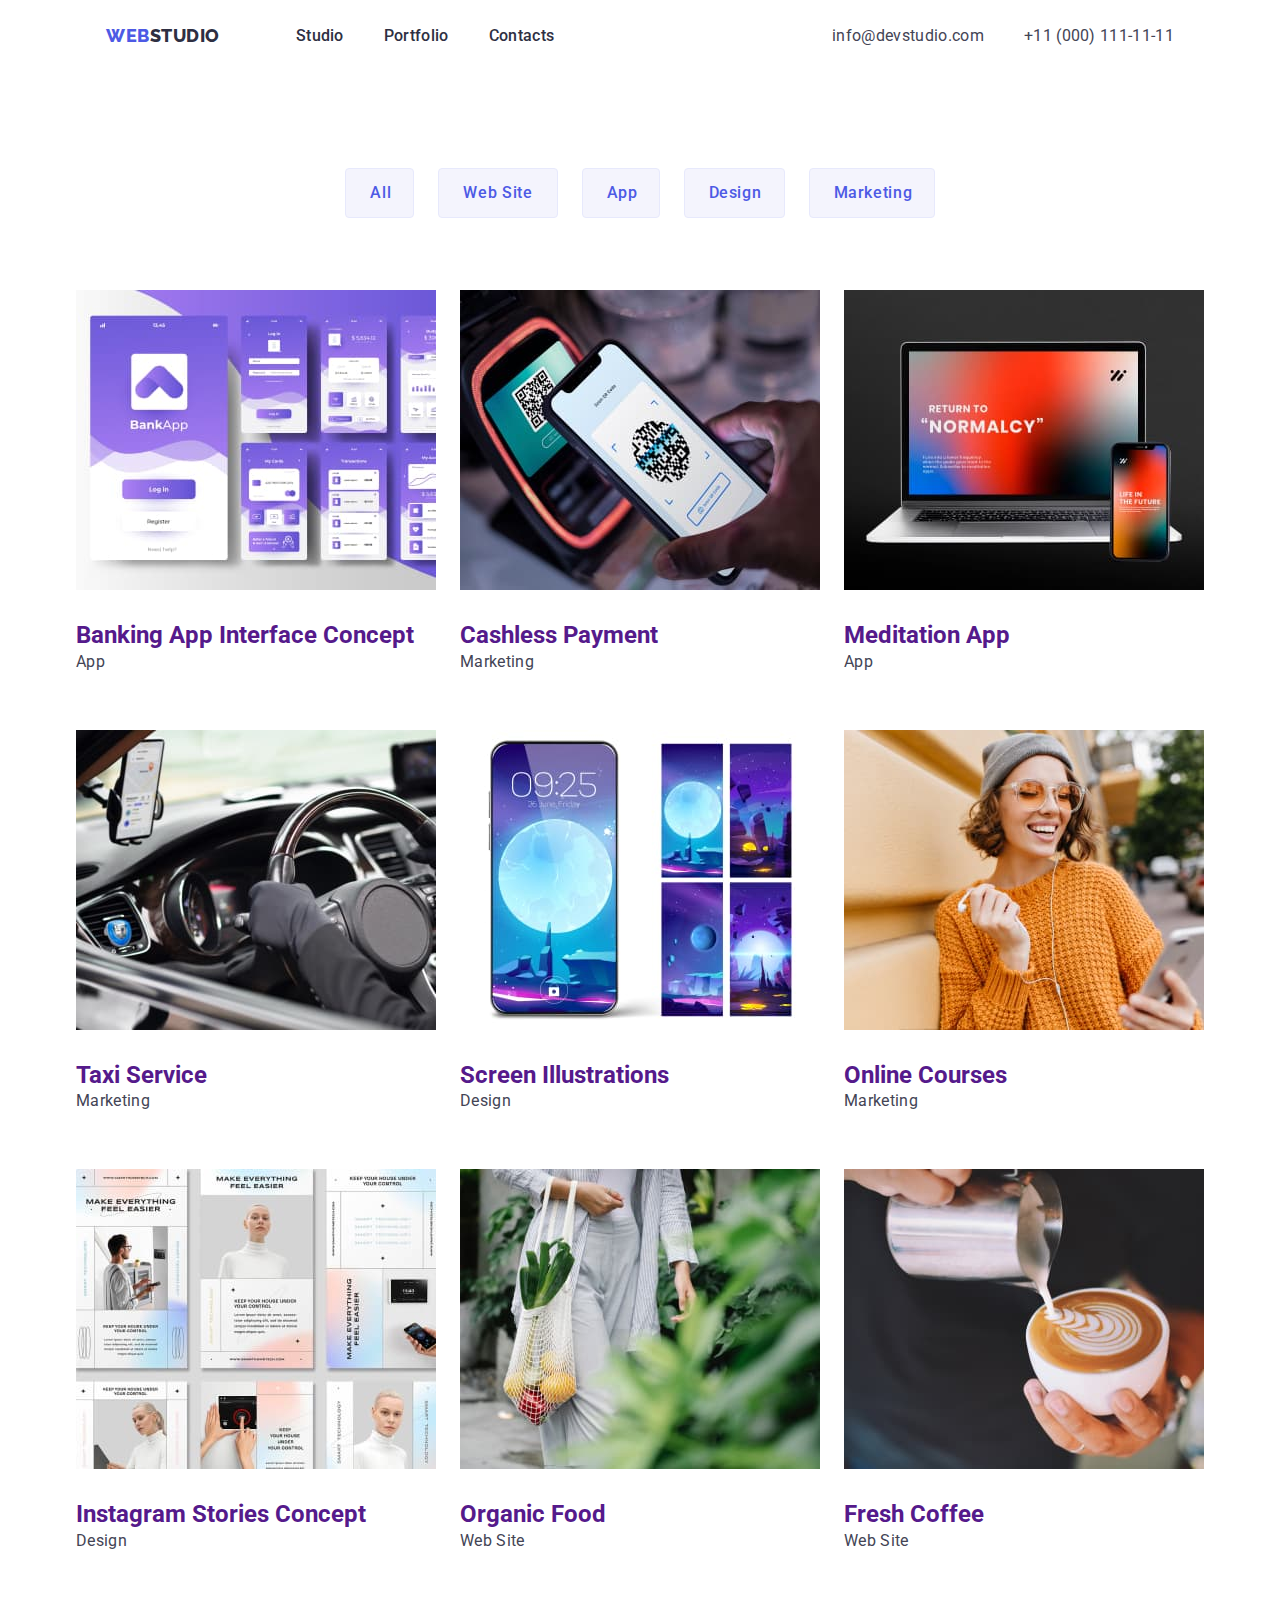
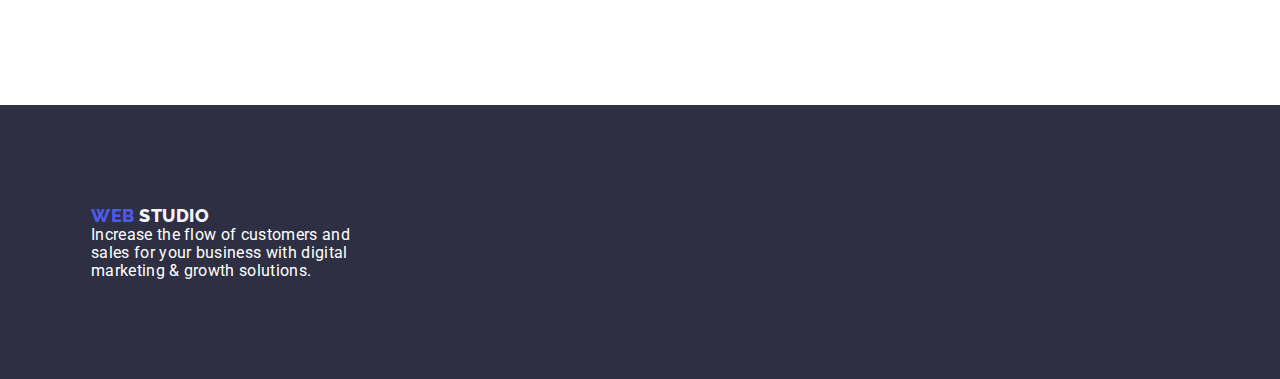
==== portfolio.html @ 90d73eb1 "home work css" ====
<!DOCTYPE html>
<html lang="en">
  <head>
    <meta charset="UTF-8" />
    <meta http-equiv="X-UA-Compatible" content="IE=edge" />
    <meta name="viewport" content="width=device-width, initial-scale=1.0" />
    <title>Document</title>

    <!-- font links -->

    <link rel="preconnect" href="https://fonts.googleapis.com" />
    <link rel="preconnect" href="https://fonts.gstatic.com" crossorigin />
    <link
      href="https://fonts.googleapis.com/css2?family=Raleway:wght@800&family=Roboto:wght@400;500;700&display=swap"
      rel="stylesheet" />

    <!--  Nornalize  -->

    <link
      href="https://cdn.jsdelivr.net/npm/modern-normalize@1.1.0/modern-normalize.min.css"
      rel="stylesheet" />

    <!-- style link -->

    <link rel="stylesheet" href="./css/style.css" />
  </head>

  <body>
    <header class="page-header">
      <div class="header-container container">
        <nav class="navigation">
          <a class="link nav-link" href="./index.html"
            >Web<span class="studio">Studio</span>
          </a>
          <ul class="list nav-list">
            <li>
              <a class="link nav-link-list" href="./index.html">Studio</a>
            </li>
            <li>
              <a class="link nav-link-list" href="./portfolio.html"
                >Portfolio</a
              >
            </li>
            <li>
              <a class="link nav-link-list" href="">Contacts</a>
            </li>
          </ul>
        </nav>
        <address class="link">
          <ul class="list contact-list">
            <li class="contact-list-mail">
              <a
                class="link contact-list-item"
                href="mailto:info@devstudio.com">
                info@devstudio.com
              </a>
            </li>
            <li class="contact-list-tel">
              <a class="link tel contact-list-item" href="tel:+110001111111">
                +11 (000) 111-11-11
              </a>
            </li>
          </ul>
        </address>
      </div>
    </header>

    <!--   main  -->

    <main>
      <section class="description">
        <div class="portfolio-container container">
          <h1 class="main-title visually-hidden" hidden>Portfolio</h1>

          <!--  top line  -->

          <div class="btn-container">
            <ul class="btn-list list">
              <li>
                <button type="button" class="btn-iris btn-all">All</button>
              </li>
              <li>
                <button type="button" class="btn-iris btn-web">Web Site</button>
              </li>
              <li class="div-btn-list-item">
                <button type="button" class="btn-iris btn-app">App</button>
              </li>
              <li>
                <button type="button" class="btn-iris btn-design">
                  Design
                </button>
              </li>
              <li>
                <button type="button" class="btn-iris btn-market">
                  Marketing
                </button>
              </li>
            </ul>
          </div>

          <!--  content  -->

          <ul class="list row-list">
            <!-- row 1  -->
            <li class="row-list-item">
              <a class="link" href="">
                <img
                  class="row-img"
                  src="./images/portfolio/img-4-2.jpg"
                  alt="Banking app"
                  width="360"
                  height="300" />
                <h2 class="row-title">Banking App Interface Concept</h2>
                <p class="row-text desc">App</p>
              </a>
            </li>
            <li>
              <a class="link" href="">
                <img
                  class="row-img"
                  src="./images/portfolio/img-5-2.jpg"
                  alt="Cashless Payment"
                  width="360"
                  height="300" />
                <h2 class="row-title">Cashless Payment</h2>
                <p class="row-text desc">Marketing</p>
              </a>
            </li>
            <li>
              <a class="link" href="">
                <img
                  class="row-img"
                  src="./images/portfolio/img-6-2.jpg"
                  alt="Desctop"
                  width="360"
                  height="300" />
                <h2 class="row-title">Meditation App</h2>
                <p class="row-text desc">App</p>
              </a>
            </li>
            <!--  row 2  -->
            <li>
              <a class="link" href="">
                <img
                  class="row-img"
                  src="./images/portfolio/img-7-2.jpg"
                  alt="Taxi"
                  width="360"
                  height="300" />
                <h2 class="row-title">Taxi Service</h2>
                <p class="row-text desc">Marketing</p>
              </a>
            </li>
            <li>
              <a class="link" href="">
                <img
                  class="row-img"
                  src="./images/portfolio/img-8-2.jpg"
                  alt="Screen Illustration"
                  width="360"
                  height="300" />
                <h2 class="row-title">Screen Illustrations</h2>
                <p class="row-text desc">Design</p>
              </a>
            </li>
            <li>
              <a class="link" href="">
                <img
                  class="row-img"
                  src="./images/portfolio/img-9-2.jpg"
                  alt="A girl outsite"
                  width="360"
                  height="300" />
                <h2 class="row-title">Online Courses</h2>
                <p class="row-text desc">Marketing</p>
              </a>
            </li>
            <!--  row 3  -->
            <li>
              <a class="link" href="">
                <img
                  class="row-img"
                  src="./images/portfolio/img-10-2.jpg"
                  alt="Instagram Stories"
                  width="360"
                  height="300" />
                <h2 class="row-title">Instagram Stories Concept</h2>
                <p class="row-text desc">Design</p>
              </a>
            </li>
            <li>
              <a class="link" href="">
                <img
                  class="row-img"
                  src="./images/portfolio/img-11-2.jpg"
                  alt="Organic Food"
                  width="360"
                  height="300" />
                <h2 class="row-title">Organic Food</h2>
                <p class="row-text desc">Web Site</p>
              </a>
            </li>
            <li>
              <a class="link" href="">
                <img
                  class="row-img"
                  src="./images/portfolio/img-12-2.jpg"
                  alt="Coffee"
                  width="360"
                  height="300" />
                <h2 class="row-title">Fresh Coffee</h2>
                <p class="row-text desc">Web Site</p>
              </a>
            </li>
          </ul>
        </div>
      </section>
    </main>

    <!--  footer  -->

    <footer class="page-footer" id="contact">
      <div class="footer-container container">
        <a class="link footer-link" href="./index.html">
          Web <span class="text">Studio</span>
        </a>
        <p class="desc-dark">
          Increase the flow of customers and sales for your business with
          digital marketing &amp; growth solutions.
        </p>
      </div>
    </footer>
  </body>
</html>
---- css/style.css ----
:root {
  --font-family: "Roboto", sans-serif;
  --font-family-logo: "Raleway", sans-serif;

  --color-iris: rgba(77, 90, 229, 1);
  --color-ocean: rgba(64, 75, 191, 1);
  --color-white: rgba(255, 255, 255, 1);
  --color-navy-blue: rgba(46, 47, 66, 1);

  --color-green: rgba(49, 208, 170, 1);
  --color-slate: rgba(67, 68, 85, 1);
  --color-cornflower: rgba(231, 233, 252, 1);
  --color-navy-blue-modal: rgba(46, 47, 66, 0.4);
  --color-grey: rgba(46, 47, 66, 0.7);
  --color-cloud: rgba(244, 244, 253, 1);
  --color-dairy: rgba(252, 252, 252, 1);

  --indent: 24px;
}
* {
  box-sizing: border-box;
}

/* resrt start */

ul {
  margin: 0;
  padding: 0;
  list-style: none;
}

h1,
h2,
h3,
h4,
h5,
h6,
p {
  margin: 0;
}

img {
  display: block;
  max-width: 100%;
  height: auto;
}

.list {
  list-style: none;
  margin: 0;
  padding: 0;
}

.link {
  text-decoration: none;
  font-style: normal;
}
/* resrt end */

.container {
  width: 1158 px;
  margin-right: auto;
  margin-left: auto;

  /* outline: 2px solid red;
  outline-offset: -2px;*/
}

body {
  font-family: var(--font-family);
  color: var(--color-slate);
  background-color: var(--color-white);
}

/* nav style */

.header-container {
  display: flex;
  flex-direction: row;
  align-items: center;
  justify-content: space-between;
  padding-left: 15px;
  padding-right: 15px;
}

.navigation {
  display: flex;
  flex-direction: row;
  align-items: center;
  justify-content: space-between;
  margin-right: auto;
}

.nav-link {
  font-family: var(--font-family-logo);
  font-weight: 800;
  font-size: 18px;
  line-height: 1.17;
  letter-spacing: 0.03em;
  text-transform: uppercase;
  color: var(--color-iris);
  /* pozition */
  margin-right: 76px;
  margin-left: 15px;
}

.nav-link > span {
  font-family: var(--font-family-logo);
  font-weight: 800;
  font-size: 18px;
  line-height: 1.17;
  letter-spacing: 0.03em;
  text-transform: uppercase;
  color: var(--color-navy-blue);
}

.nav-list {
  display: flex;
  flex-direction: row;
  align-items: flex-start;
  gap: 40px;
  padding-top: 24px;
  padding-bottom: 24px;
}

.contact-list {
  display: flex;
  align-items: center;
  justify-content: space-between;
  gap: 40px;
  margin-right: 15px;
  padding-top: 24px;
  padding-bottom: 24px;
}

.nav-link-list {
  font-weight: 500;
  font-size: 16px;
  line-height: 1.5;
  color: var(--color-navy-blue);
  letter-spacing: 0.02em;
}
.nav-link-list:hover,
.nav-link-list:focus {
  color: var(--color-ocean);
}

.contact-list-item:active,
.contact-list-item:hover,
.contact-list-item:focus {
  color: var(--color-ocean);
}

.contact-list-item {
  font-weight: 400;
  font-size: 16px;
  line-height: 1.5;
  color: var(--color-slate);
  letter-spacing: 0.02em;
}

/* HERO SECTION */

.hero-container {
  display: block;
  padding-top: 188px;
  padding-bottom: 292px;
}

.hero-title {
  margin-left: auto;
  margin-right: auto;
  margin-bottom: 48px;
}

.text {
  font-family: var(--font-family-logo);
  font-weight: 800;
  font-size: 18px;
  line-height: 1.17;
  letter-spacing: 0.03em;
  text-transform: uppercase;
  color: var(--color-cloud);
}

.hero {
  background-color: var(--color-navy-blue);
}

.hero-title {
  font-weight: 700;
  font-size: 56px;
  line-height: 1.07;
  color: var(--color-white);
  text-align: center;
  letter-spacing: 0.02em;
  width: 496px;
  height: 120px;
}

.btn {
  display: block;
  max-width: 169px;
  min-height: 56px;
  padding: 16px, 32px;
  margin-left: auto;
  margin-right: auto;
}

.btn-dark {
  font-family: var(--font-family);
  font-weight: 500;
  font-size: 16px;
  line-height: 1.5;
  color: var(--color-white);
  background-color: var(--color-iris);
  letter-spacing: 0.04em;
  cursor: pointer;
  box-shadow: 0px 4px 4px rgba(0, 0, 0, 0.15);
  border-radius: 4px;
}

.btn-iris {
  font-family: var(--font-family);
  font-weight: 500;
  font-size: 16px;
  line-height: 1.5;
  color: var(--color-iris);
  background-color: var(--color-cloud);
  letter-spacing: 0.04em;
  cursor: pointer;
  border: 1px solid var(--color-cornflower);
  border-radius: 4px;
}

.btn-dark:hover,
.btn-iris:hover,
.btn-dark:focus,
.btn-iris:focus {
  color: var(--color-white);
  background-color: var(--color-ocean);
}

/* SECONDER SECTION strategy */

.list-container {
  display: flex;
  width: 1128px;
  align-items: flex-start;
  justify-content: space-between;
}

.list-content {
  display: flex;
  align-items: flex-start;
  padding-top: 120px;
  padding-bottom: 120px;
  gap: 24px;
}

.list-content-item {
  margin-right: 24px;
}

.title {
  margin-bottom: 8px;
}

.list-content-item:last-child {
  margin-right: 0;
}

.visually-hidden {
  position: absolute;
  width: 1px;
  height: 1px;
  margin: -1px;
  border: 0;
  padding: 0;

  white-space: nowrap;
  clip-path: inset(100%);
  clip: rect(0 0 0 0);
  overflow: hidden;
}

/* subjekt */
.header-container,
.content-container,
.team-container,
.footer-container,
.portfolio-container {
  width: 1128px;
}

.part-list,
.team-list {
  display: flex;
  flex-direction: row;
  align-items: center;
  justify-content: space-between;
  gap: 24px;
  padding-bottom: 120px;
}

.title-desc {
  font-weight: 700;
  font-size: 36px;
  line-height: 1.11;
  text-align: center;
  letter-spacing: 0.02em;
  text-transform: capitalize;
  color: var(--color-navy-blue);
  margin-bottom: 72px;
}

.title-name {
  font-weight: 500;
  font-size: 20px;
  line-height: 1.2;
  text-align: center;
  letter-spacing: 0.02em;
  text-transform: capitalize;
  color: var(--color-navy-blue);
  margin-bottom: 8px;
}
.desc {
  font-weight: 400;
  font-size: 16px;
  line-height: 1.5;
  letter-spacing: 0.02em;
  color: var(--color-slate);
}

/* TEAM SECTION */

.team-content {
  background-color: var(--color-cloud);
}
.team-list-item {
  background-color: var(--color-white);
  display: flex;
  flex-direction: column;
  justify-content: center;
  align-items: center;
  padding: 0px 0px 32px;
  box-shadow: 0px 1px 6px rgba(46, 47, 66, 0.08),
    0px 1px 1px rgba(46, 47, 66, 0.16), 0px 2px 1px rgba(46, 47, 66, 0.08);
  border-radius: 0px 0px 4px 4px;
}

.team-img {
  margin-bottom: 32px;
}

/* footer */

.page-footer {
  background-color: var(--color-navy-blue);
  padding-top: 100px;
}

.footer-link {
  font-family: var(--font-family-logo);
  font-weight: 800;
  font-size: 18px;
  line-height: 1.17;
  letter-spacing: 0.03em;
  text-transform: uppercase;
  color: var(--color-iris);
  margin-left: 15px;
  margin-bottom: 16px;
  padding-top: 100px;
}

.desc-dark {
  font-weight: 400;
  font-size: 16px;
  line-height: 1.11;
  color: var(--color-white);
  background-color: #2e2f42;
  letter-spacing: 0.02em;
  width: 264px;
  margin-right: 1020px;
  margin-left: 15px;
  padding-bottom: 100px;
}

/* PORTFOLIO BUTTON */

.btn-list {
  display: flex;
  flex-direction: row;
  align-items: center;
  justify-content: center;
  gap: 24px;
  margin-top: 96px;
  margin-bottom: 72px;
}

.btn-all {
  max-width: 69px;
  min-height: 48px;
  padding: 12px 24px;
}

.btn-web {
  max-width: 120px;
  min-height: 48px;
  padding: 12px 24px;
}

.btn-app {
  max-width: 78px;
  min-height: 48px;
  padding: 12px 24px;
}

.btn-design {
  max-width: 101px;
  min-height: 48px;
  padding: 12px 24px;
}

.btn-market {
  max-width: 126px;
  min-height: 48px;
  padding: 12px 24px;
}
.row-list {
  display: flex;
  flex-wrap: wrap;
  gap: var(--indent);
  padding-bottom: 120px;
}

.row-list-item {
  flex-basis: calc((100%-48px) / 3);
}

.row-img,
.row-text {
  margin-bottom: 32px;
}

.row-titel {
  font-weight: 500;
  font-size: 20px;
  line-height: 1.2;
  text-align: center;
  letter-spacing: 0.02em;
  text-transform: capitalize;
  color: var(--color-navy-blue);
}
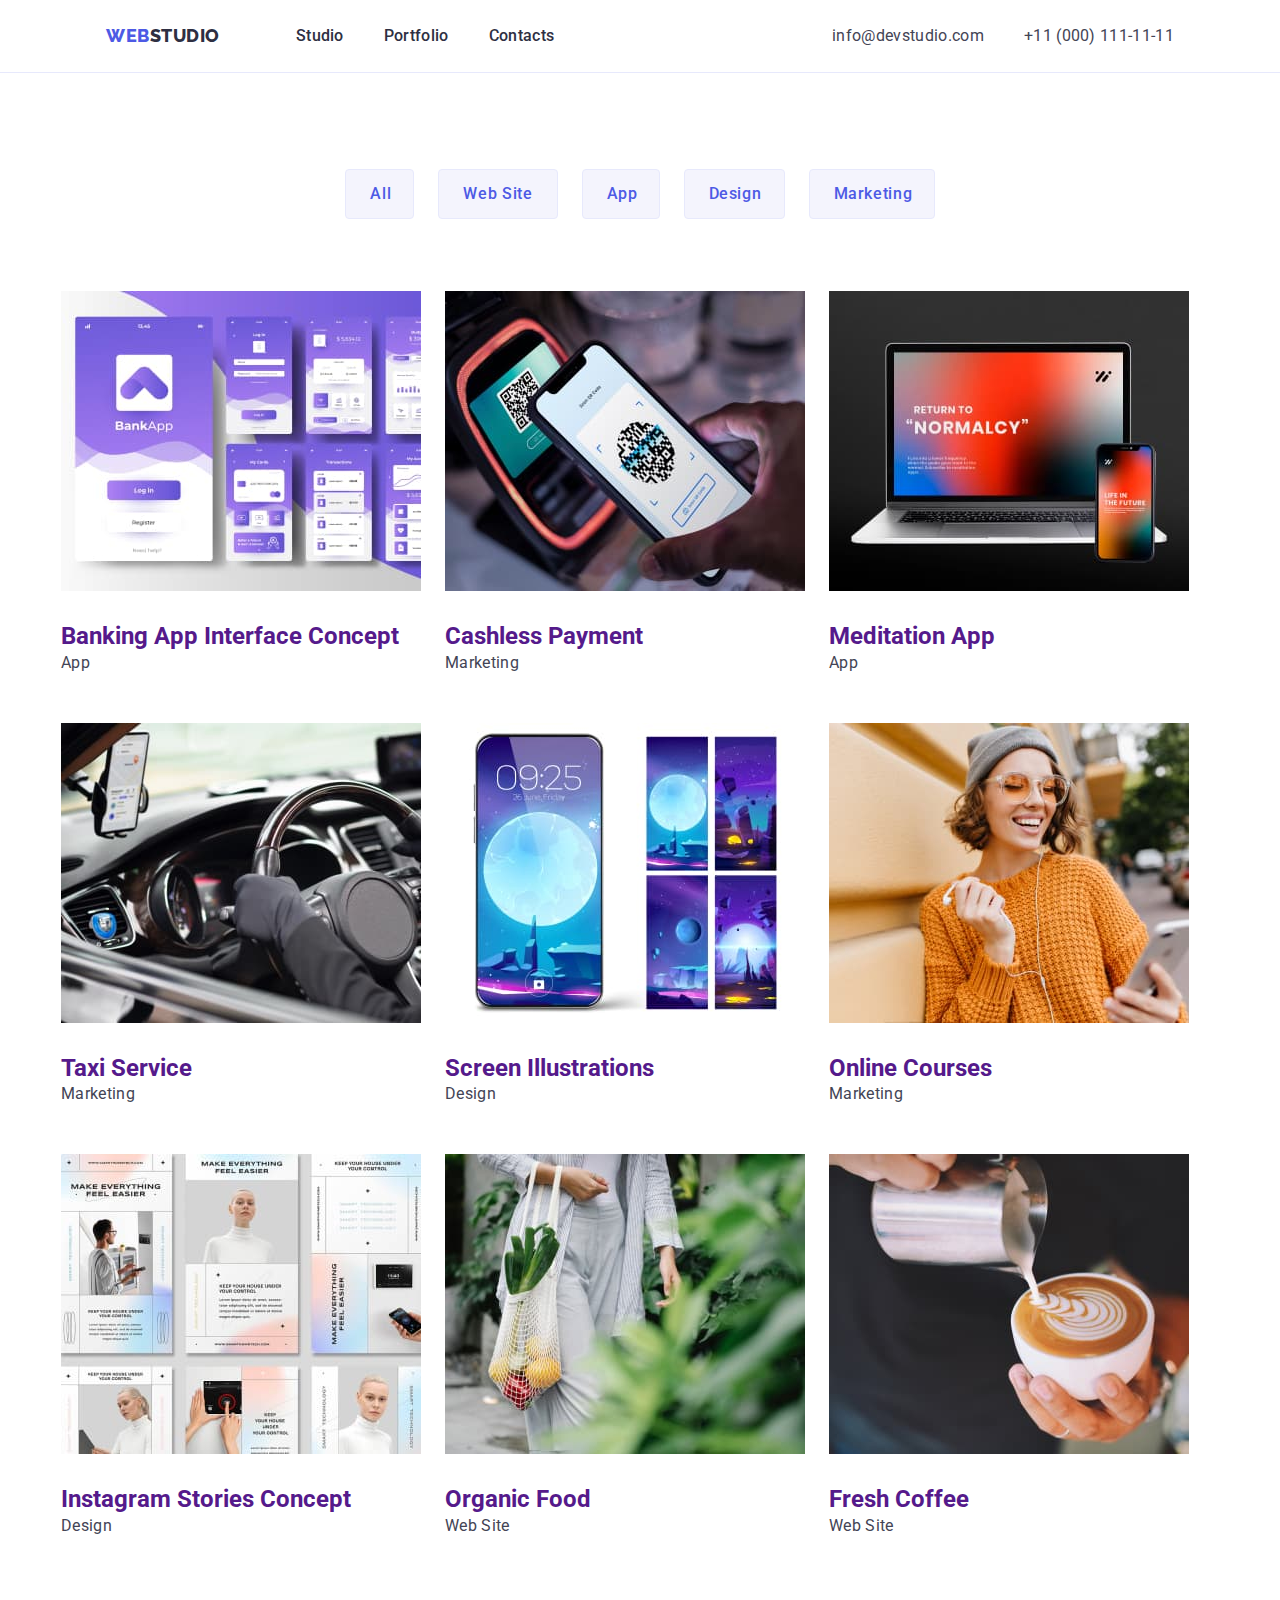
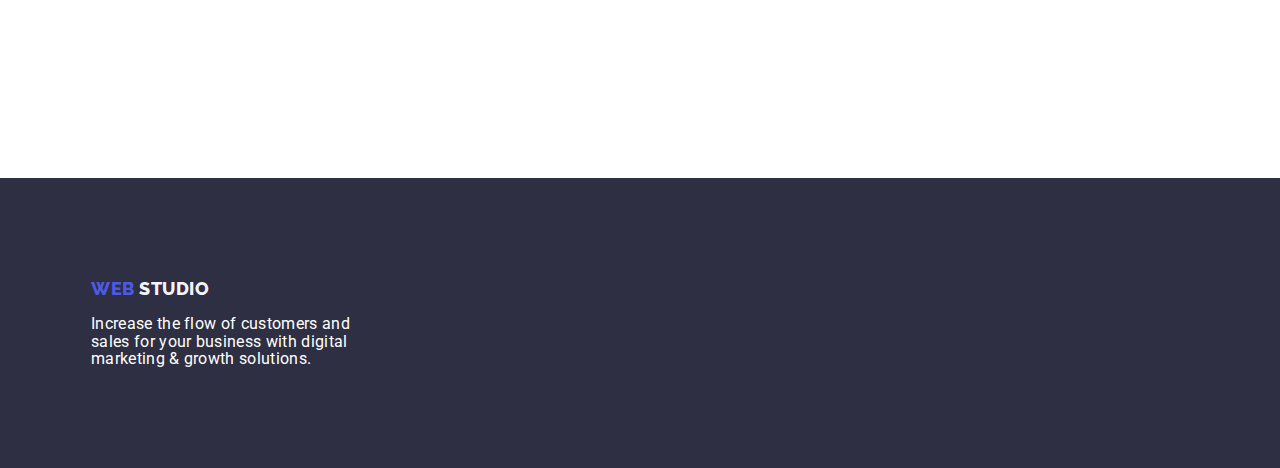
==== commit 2078268f: "fix css" ====
--- a/portfolio.html
+++ b/portfolio.html
@@ -69,34 +69,30 @@
 
     <main>
       <section class="description">
-        <div class="portfolio-container container">
-          <h1 class="main-title visually-hidden" hidden>Portfolio</h1>
-
-          <!--  top line  -->
-
-          <div class="btn-container">
-            <ul class="btn-list list">
-              <li>
-                <button type="button" class="btn-iris btn-all">All</button>
-              </li>
-              <li>
-                <button type="button" class="btn-iris btn-web">Web Site</button>
-              </li>
-              <li class="div-btn-list-item">
-                <button type="button" class="btn-iris btn-app">App</button>
-              </li>
-              <li>
-                <button type="button" class="btn-iris btn-design">
-                  Design
-                </button>
-              </li>
-              <li>
-                <button type="button" class="btn-iris btn-market">
-                  Marketing
-                </button>
-              </li>
-            </ul>
-          </div>
+        <h1 class="main-title visually-hidden" hidden>Portfolio</h1>
+
+        <!--  top line  -->
+
+        <div class="btn-container container">
+          <ul class="btn-list list">
+            <li>
+              <button type="button" class="btn-iris btn-all">All</button>
+            </li>
+            <li>
+              <button type="button" class="btn-iris btn-web">Web Site</button>
+            </li>
+            <li class="div-btn-list-item">
+              <button type="button" class="btn-iris btn-app">App</button>
+            </li>
+            <li>
+              <button type="button" class="btn-iris btn-design">Design</button>
+            </li>
+            <li>
+              <button type="button" class="btn-iris btn-market">
+                Marketing
+              </button>
+            </li>
+          </ul>
 
           <!--  content  -->
 
@@ -110,8 +106,11 @@
                   alt="Banking app"
                   width="360"
                   height="300" />
-                <h2 class="row-title">Banking App Interface Concept</h2>
-                <p class="row-text desc">App</p>
+
+                <div class="row-container">
+                  <h2 class="row-title">Banking App Interface Concept</h2>
+                  <p class="row-text desc">App</p>
+                </div>
               </a>
             </li>
             <li>
@@ -122,8 +121,10 @@
                   alt="Cashless Payment"
                   width="360"
                   height="300" />
-                <h2 class="row-title">Cashless Payment</h2>
-                <p class="row-text desc">Marketing</p>
+                <div class="row-container">
+                  <h2 class="row-title">Cashless Payment</h2>
+                  <p class="row-text desc">Marketing</p>
+                </div>
               </a>
             </li>
             <li>
@@ -134,8 +135,11 @@
                   alt="Desctop"
                   width="360"
                   height="300" />
-                <h2 class="row-title">Meditation App</h2>
-                <p class="row-text desc">App</p>
+
+                <div class="row-container">
+                  <h2 class="row-title">Meditation App</h2>
+                  <p class="row-text desc">App</p>
+                </div>
               </a>
             </li>
             <!--  row 2  -->
@@ -147,8 +151,10 @@
                   alt="Taxi"
                   width="360"
                   height="300" />
-                <h2 class="row-title">Taxi Service</h2>
-                <p class="row-text desc">Marketing</p>
+                <div class="row-container">
+                  <h2 class="row-title">Taxi Service</h2>
+                  <p class="row-text desc">Marketing</p>
+                </div>
               </a>
             </li>
             <li>
@@ -159,8 +165,10 @@
                   alt="Screen Illustration"
                   width="360"
                   height="300" />
-                <h2 class="row-title">Screen Illustrations</h2>
-                <p class="row-text desc">Design</p>
+                <div class="row-container">
+                  <h2 class="row-title">Screen Illustrations</h2>
+                  <p class="row-text desc">Design</p>
+                </div>
               </a>
             </li>
             <li>
@@ -171,8 +179,10 @@
                   alt="A girl outsite"
                   width="360"
                   height="300" />
-                <h2 class="row-title">Online Courses</h2>
-                <p class="row-text desc">Marketing</p>
+                <div class="row-container">
+                  <h2 class="row-title">Online Courses</h2>
+                  <p class="row-text desc">Marketing</p>
+                </div>
               </a>
             </li>
             <!--  row 3  -->
@@ -184,8 +194,10 @@
                   alt="Instagram Stories"
                   width="360"
                   height="300" />
-                <h2 class="row-title">Instagram Stories Concept</h2>
-                <p class="row-text desc">Design</p>
+                <div class="row-container">
+                  <h2 class="row-title">Instagram Stories Concept</h2>
+                  <p class="row-text desc">Design</p>
+                </div>
               </a>
             </li>
             <li>
@@ -196,8 +208,10 @@
                   alt="Organic Food"
                   width="360"
                   height="300" />
-                <h2 class="row-title">Organic Food</h2>
-                <p class="row-text desc">Web Site</p>
+                <div class="row-container">
+                  <h2 class="row-title">Organic Food</h2>
+                  <p class="row-text desc">Web Site</p>
+                </div>
               </a>
             </li>
             <li>
@@ -208,8 +222,10 @@
                   alt="Coffee"
                   width="360"
                   height="300" />
-                <h2 class="row-title">Fresh Coffee</h2>
-                <p class="row-text desc">Web Site</p>
+                <div class="row-container">
+                  <h2 class="row-title">Fresh Coffee</h2>
+                  <p class="row-text desc">Web Site</p>
+                </div>
               </a>
             </li>
           </ul>
--- a/css/style.css
+++ b/css/style.css
@@ -58,7 +58,7 @@
 /* resrt end */
 
 .container {
-  width: 1158 px;
+  width: 1158px;
   margin-right: auto;
   margin-left: auto;
 
@@ -81,6 +81,10 @@
   justify-content: space-between;
   padding-left: 15px;
   padding-right: 15px;
+}
+
+.page-header {
+  border-bottom: 1px solid var(--color-cornflower);
 }
 
 .navigation {
@@ -112,6 +116,8 @@
   letter-spacing: 0.03em;
   text-transform: uppercase;
   color: var(--color-navy-blue);
+  padding-top: 24px;
+  padding-bottom: 24px;
 }
 
 .nav-list {
@@ -161,16 +167,14 @@
 
 /* HERO SECTION */
 
+.hero {
+  padding-top: 188px;
+  padding-bottom: 188px;
+  background-color: var(--color-navy-blue);
+}
+
 .hero-container {
   display: block;
-  padding-top: 188px;
-  padding-bottom: 292px;
-}
-
-.hero-title {
-  margin-left: auto;
-  margin-right: auto;
-  margin-bottom: 48px;
 }
 
 .text {
@@ -183,10 +187,6 @@
   color: var(--color-cloud);
 }
 
-.hero {
-  background-color: var(--color-navy-blue);
-}
-
 .hero-title {
   font-weight: 700;
   font-size: 56px;
@@ -196,11 +196,15 @@
   letter-spacing: 0.02em;
   width: 496px;
   height: 120px;
+  max-width: 496px;
+  margin-left: auto;
+  margin-right: auto;
+  margin-bottom: 48px;
 }
 
 .btn {
   display: block;
-  max-width: 169px;
+  min-width: 169px;
   min-height: 56px;
   padding: 16px, 32px;
   margin-left: auto;
@@ -218,30 +222,21 @@
   cursor: pointer;
   box-shadow: 0px 4px 4px rgba(0, 0, 0, 0.15);
   border-radius: 4px;
-}
-
-.btn-iris {
-  font-family: var(--font-family);
-  font-weight: 500;
-  font-size: 16px;
-  line-height: 1.5;
-  color: var(--color-iris);
-  background-color: var(--color-cloud);
-  letter-spacing: 0.04em;
-  cursor: pointer;
-  border: 1px solid var(--color-cornflower);
-  border-radius: 4px;
+  border: none;
 }
 
 .btn-dark:hover,
-.btn-iris:hover,
-.btn-dark:focus,
-.btn-iris:focus {
+.btn-dark:focus {
   color: var(--color-white);
   background-color: var(--color-ocean);
 }
 
 /* SECONDER SECTION strategy */
+
+.strategy {
+  padding-top: 120px;
+  padding-bottom: 120px;
+}
 
 .list-container {
   display: flex;
@@ -253,13 +248,12 @@
 .list-content {
   display: flex;
   align-items: flex-start;
-  padding-top: 120px;
-  padding-bottom: 120px;
   gap: 24px;
 }
 
 .list-content-item {
   margin-right: 24px;
+  flex-basis: calc((100% - 3 * 24px) / 4);
 }
 
 .title {
@@ -293,6 +287,11 @@
   width: 1128px;
 }
 
+.subjekt,
+.team-content {
+  padding-bottom: 120px;
+}
+
 .part-list,
 .team-list {
   display: flex;
@@ -300,7 +299,6 @@
   align-items: center;
   justify-content: space-between;
   gap: 24px;
-  padding-bottom: 120px;
 }
 
 .title-desc {
@@ -336,7 +334,10 @@
 
 .team-content {
   background-color: var(--color-cloud);
-}
+  padding: 32px 16px;
+  border-radius: 0px 0px 4px 4px;
+}
+
 .team-list-item {
   background-color: var(--color-white);
   display: flex;
@@ -347,17 +348,31 @@
   box-shadow: 0px 1px 6px rgba(46, 47, 66, 0.08),
     0px 1px 1px rgba(46, 47, 66, 0.16), 0px 2px 1px rgba(46, 47, 66, 0.08);
   border-radius: 0px 0px 4px 4px;
+  flex-basis: calc((100% - 3 * 24px) / 4);
 }
 
 .team-img {
   margin-bottom: 32px;
 }
 
+.title-name {
+  text-align: center;
+  margin-bottom: 8px;
+}
+
+.team-text {
+  ont-weight: 400;
+  font-size: 16px;
+  line-height: 1.5;
+  letter-spacing: 0.02em;
+  color: var(--color-slate);
+  text-align: center;
+}
 /* footer */
 
 .page-footer {
   background-color: var(--color-navy-blue);
-  padding-top: 100px;
+  padding: 100px, 0;
 }
 
 .footer-link {
@@ -368,6 +383,7 @@
   letter-spacing: 0.03em;
   text-transform: uppercase;
   color: var(--color-iris);
+  display: inline-block;
   margin-left: 15px;
   margin-bottom: 16px;
   padding-top: 100px;
@@ -388,13 +404,36 @@
 
 /* PORTFOLIO BUTTON */
 
+.description {
+  padding-top: 96px;
+  padding-bottom: 120px;
+}
+
+.btn-iris {
+  font-family: var(--font-family);
+  font-weight: 500;
+  font-size: 16px;
+  line-height: 1.5;
+  color: var(--color-iris);
+  background-color: var(--color-cloud);
+  letter-spacing: 0.04em;
+  cursor: pointer;
+  border: 1px solid var(--color-cornflower);
+  border-radius: 4px;
+}
+
+.btn-iris:hover,
+.btn-iris:focus {
+  color: var(--color-white);
+  background-color: var(--color-ocean);
+  border: 1px solid transparent;
+}
 .btn-list {
   display: flex;
   flex-direction: row;
   align-items: center;
   justify-content: center;
   gap: 24px;
-  margin-top: 96px;
   margin-bottom: 72px;
 }
 
@@ -431,6 +470,7 @@
   display: flex;
   flex-wrap: wrap;
   gap: var(--indent);
+  row-gap: 48px;
   padding-bottom: 120px;
 }
 
@@ -438,9 +478,13 @@
   flex-basis: calc((100%-48px) / 3);
 }
 
-.row-img,
-.row-text {
+.row-img {
   margin-bottom: 32px;
+}
+
+.im .row-container {
+  margin-bottom: 32px, 16px;
+  border: 1px solid #e7e9fc;
 }
 
 .row-titel {
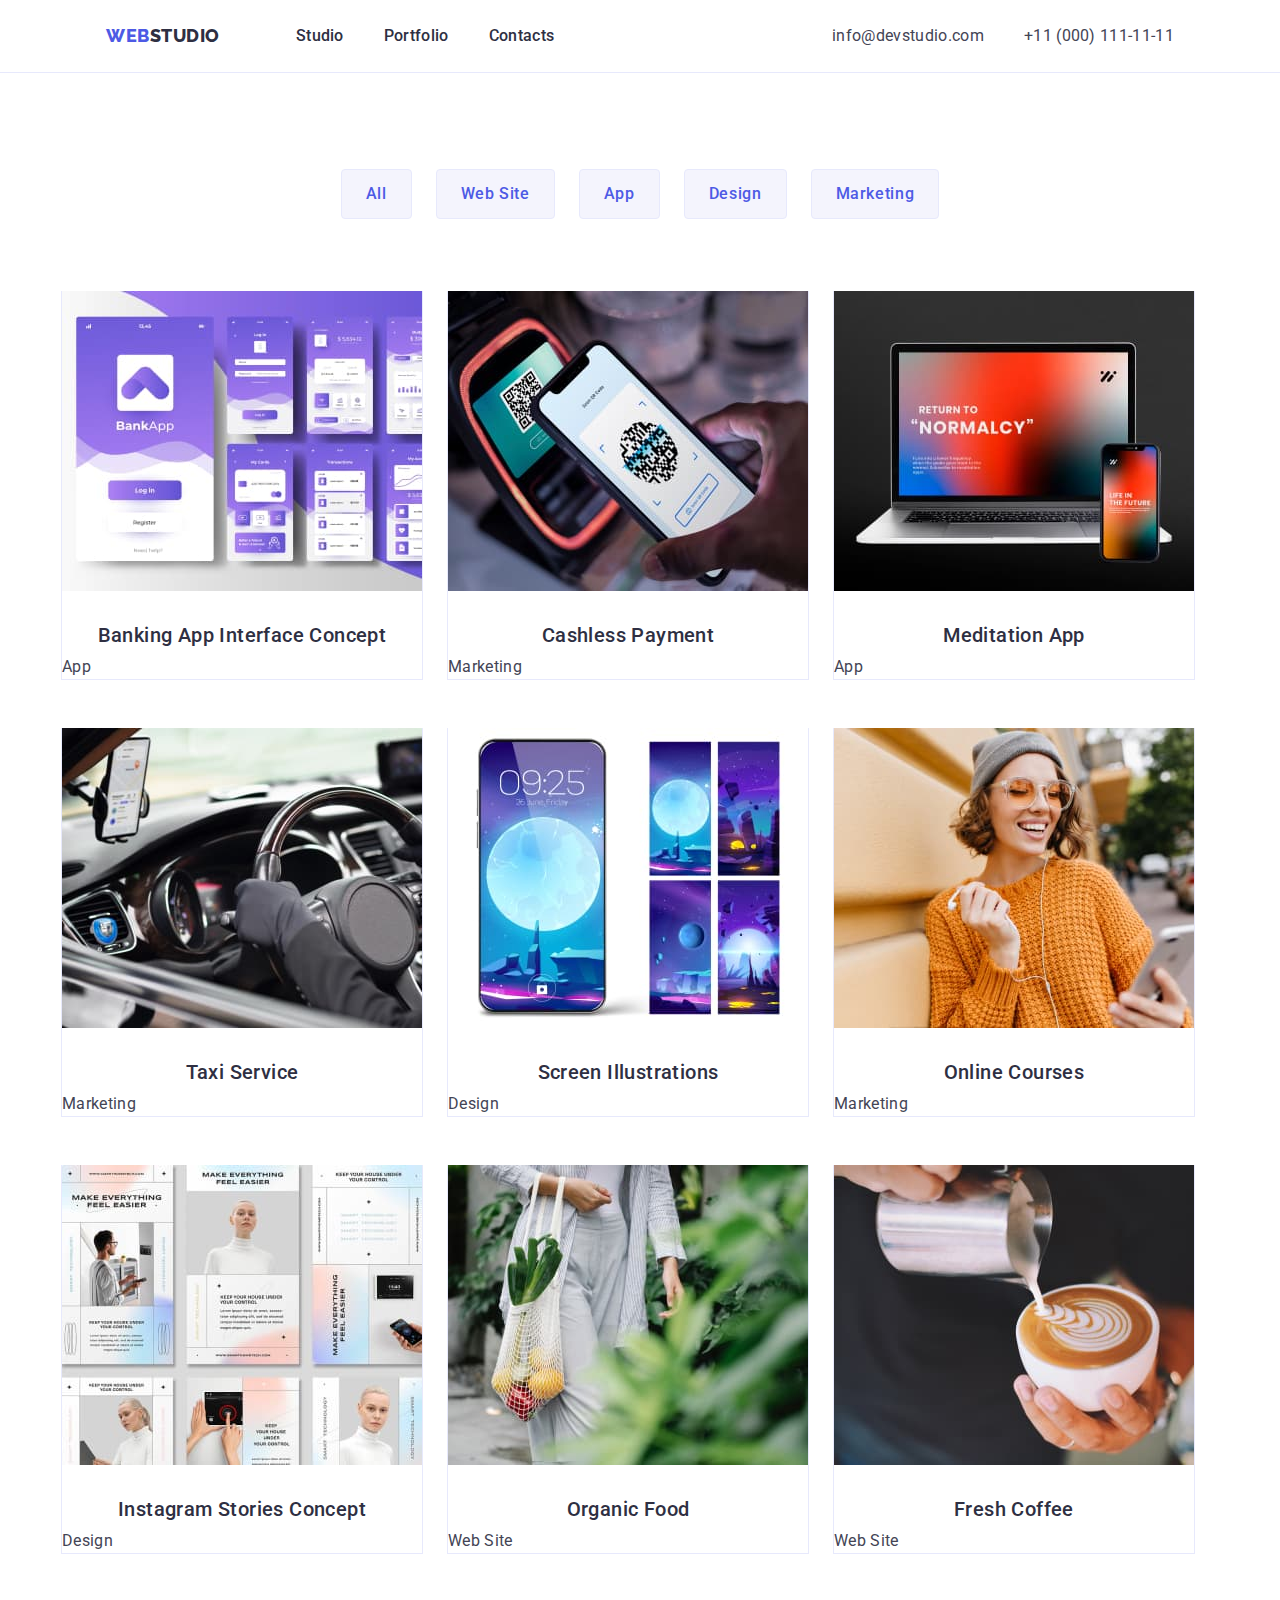
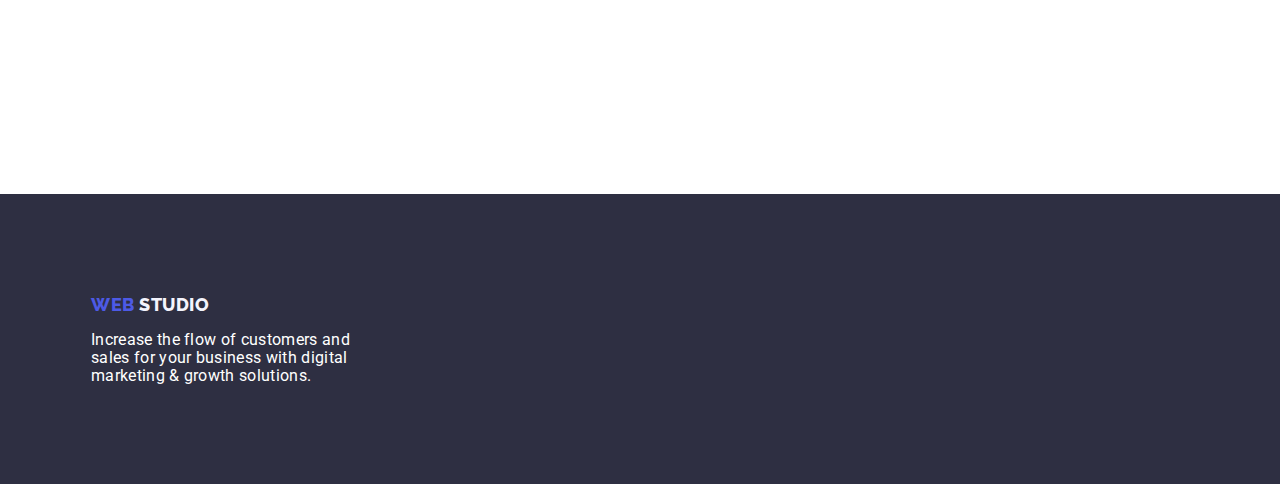
==== commit 5154608e: "fixes of styling" ====
--- a/portfolio.html
+++ b/portfolio.html
@@ -69,28 +69,25 @@
 
     <main>
       <section class="description">
-        <h1 class="main-title visually-hidden" hidden>Portfolio</h1>
-
-        <!--  top line  -->
-
         <div class="btn-container container">
+          <h1 class="main-title visually-hidden" hidden>Portfolio</h1>
+
+          <!--  top line  -->
           <ul class="btn-list list">
             <li>
-              <button type="button" class="btn-iris btn-all">All</button>
-            </li>
-            <li>
-              <button type="button" class="btn-iris btn-web">Web Site</button>
-            </li>
-            <li class="div-btn-list-item">
-              <button type="button" class="btn-iris btn-app">App</button>
-            </li>
-            <li>
-              <button type="button" class="btn-iris btn-design">Design</button>
-            </li>
-            <li>
-              <button type="button" class="btn-iris btn-market">
-                Marketing
-              </button>
+              <button type="button" class="btn-iris">All</button>
+            </li>
+            <li>
+              <button type="button" class="btn-iris">Web Site</button>
+            </li>
+            <li>
+              <button type="button" class="btn-iris">App</button>
+            </li>
+            <li>
+              <button type="button" class="btn-iris">Design</button>
+            </li>
+            <li>
+              <button type="button" class="btn-iris">Marketing</button>
             </li>
           </ul>
 
@@ -100,20 +97,21 @@
             <!-- row 1  -->
             <li class="row-list-item">
               <a class="link" href="">
-                <img
-                  class="row-img"
-                  src="./images/portfolio/img-4-2.jpg"
-                  alt="Banking app"
-                  width="360"
-                  height="300" />
-
-                <div class="row-container">
+                <div class="row-container">
+                  <img
+                    class="row-img"
+                    src="./images/portfolio/img-4-2.jpg"
+                    alt="Banking app"
+                    width="360"
+                    height="300" />
+
                   <h2 class="row-title">Banking App Interface Concept</h2>
                   <p class="row-text desc">App</p>
                 </div>
               </a>
             </li>
-            <li>
+            <li class="row-list-item">
+              <div class="row-container">
               <a class="link" href="">
                 <img
                   class="row-img"
@@ -121,43 +119,46 @@
                   alt="Cashless Payment"
                   width="360"
                   height="300" />
-                <div class="row-container">
+                
                   <h2 class="row-title">Cashless Payment</h2>
                   <p class="row-text desc">Marketing</p>
                 </div>
               </a>
             </li>
-            <li>
-              <a class="link" href="">
-                <img
+            <li class="row-list-item">
+              <a class="link" href="">
+                <div class="row-container">
+                  <img
                   class="row-img"
                   src="./images/portfolio/img-6-2.jpg"
                   alt="Desctop"
                   width="360"
                   height="300" />
 
-                <div class="row-container">
+                
                   <h2 class="row-title">Meditation App</h2>
                   <p class="row-text desc">App</p>
                 </div>
               </a>
             </li>
             <!--  row 2  -->
-            <li>
-              <a class="link" href="">
-                <img
+            <li class="row-list-item">
+              <a class="link" href="">
+                <div class="row-container">
+                  <img
                   class="row-img"
                   src="./images/portfolio/img-7-2.jpg"
                   alt="Taxi"
                   width="360"
                   height="300" />
-                <div class="row-container">
+                
                   <h2 class="row-title">Taxi Service</h2>
                   <p class="row-text desc">Marketing</p>
                 </div>
               </a>
             </li>
-            <li>
+            <li class="row-list-item">
+              <div class="row-container">
               <a class="link" href="">
                 <img
                   class="row-img"
@@ -165,13 +166,13 @@
                   alt="Screen Illustration"
                   width="360"
                   height="300" />
-                <div class="row-container">
                   <h2 class="row-title">Screen Illustrations</h2>
                   <p class="row-text desc">Design</p>
                 </div>
               </a>
             </li>
-            <li>
+            <li class="row-list-item">
+              <div class="row-container">
               <a class="link" href="">
                 <img
                   class="row-img"
@@ -179,42 +180,44 @@
                   alt="A girl outsite"
                   width="360"
                   height="300" />
-                <div class="row-container">
                   <h2 class="row-title">Online Courses</h2>
                   <p class="row-text desc">Marketing</p>
                 </div>
               </a>
             </li>
             <!--  row 3  -->
-            <li>
-              <a class="link" href="">
-                <img
+            <li class="row-list-item">
+              <a class="link" href="">
+                <div class="row-container">
+                  <img
                   class="row-img"
                   src="./images/portfolio/img-10-2.jpg"
                   alt="Instagram Stories"
                   width="360"
                   height="300" />
-                <div class="row-container">
+                
                   <h2 class="row-title">Instagram Stories Concept</h2>
                   <p class="row-text desc">Design</p>
                 </div>
               </a>
             </li>
-            <li>
-              <a class="link" href="">
-                <img
+            <li class="row-list-item">
+              <a class="link" href="">
+                <div class="row-container">
+                  <img
                   class="row-img"
                   src="./images/portfolio/img-11-2.jpg"
                   alt="Organic Food"
                   width="360"
                   height="300" />
-                <div class="row-container">
+                
                   <h2 class="row-title">Organic Food</h2>
                   <p class="row-text desc">Web Site</p>
                 </div>
               </a>
             </li>
-            <li>
+            <li class="row-list-item">
+              <div class="row-container">
               <a class="link" href="">
                 <img
                   class="row-img"
@@ -222,7 +225,7 @@
                   alt="Coffee"
                   width="360"
                   height="300" />
-                <div class="row-container">
+                
                   <h2 class="row-title">Fresh Coffee</h2>
                   <p class="row-text desc">Web Site</p>
                 </div>
--- a/css/style.css
+++ b/css/style.css
@@ -334,8 +334,6 @@
 
 .team-content {
   background-color: var(--color-cloud);
-  padding: 32px 16px;
-  border-radius: 0px 0px 4px 4px;
 }
 
 .team-list-item {
@@ -361,13 +359,19 @@
 }
 
 .team-text {
-  ont-weight: 400;
+  font-weight: 400;
   font-size: 16px;
   line-height: 1.5;
   letter-spacing: 0.02em;
   color: var(--color-slate);
   text-align: center;
 }
+
+.team-member {
+  padding: 32px 16px;
+  border-radius: 0px 0px 4px 4px;
+}
+
 /* footer */
 
 .page-footer {
@@ -420,6 +424,8 @@
   cursor: pointer;
   border: 1px solid var(--color-cornflower);
   border-radius: 4px;
+  min-height: 48px;
+  padding: 12px 24px;
 }
 
 .btn-iris:hover,
@@ -437,40 +443,12 @@
   margin-bottom: 72px;
 }
 
-.btn-all {
-  max-width: 69px;
-  min-height: 48px;
-  padding: 12px 24px;
-}
-
-.btn-web {
-  max-width: 120px;
-  min-height: 48px;
-  padding: 12px 24px;
-}
-
-.btn-app {
-  max-width: 78px;
-  min-height: 48px;
-  padding: 12px 24px;
-}
-
-.btn-design {
-  max-width: 101px;
-  min-height: 48px;
-  padding: 12px 24px;
-}
-
-.btn-market {
-  max-width: 126px;
-  min-height: 48px;
-  padding: 12px 24px;
-}
 .row-list {
   display: flex;
   flex-wrap: wrap;
   gap: var(--indent);
   row-gap: 48px;
+  column-gap: 24px;
   padding-bottom: 120px;
 }
 
@@ -482,15 +460,17 @@
   margin-bottom: 32px;
 }
 
-.im .row-container {
-  margin-bottom: 32px, 16px;
+.row-container {
+  padding: 32px, 16px;
   border: 1px solid #e7e9fc;
-}
-
-.row-titel {
+  border-top: none;
+}
+
+.row-title {
   font-weight: 500;
   font-size: 20px;
   line-height: 1.2;
+  margin-bottom: 8px;
   text-align: center;
   letter-spacing: 0.02em;
   text-transform: capitalize;
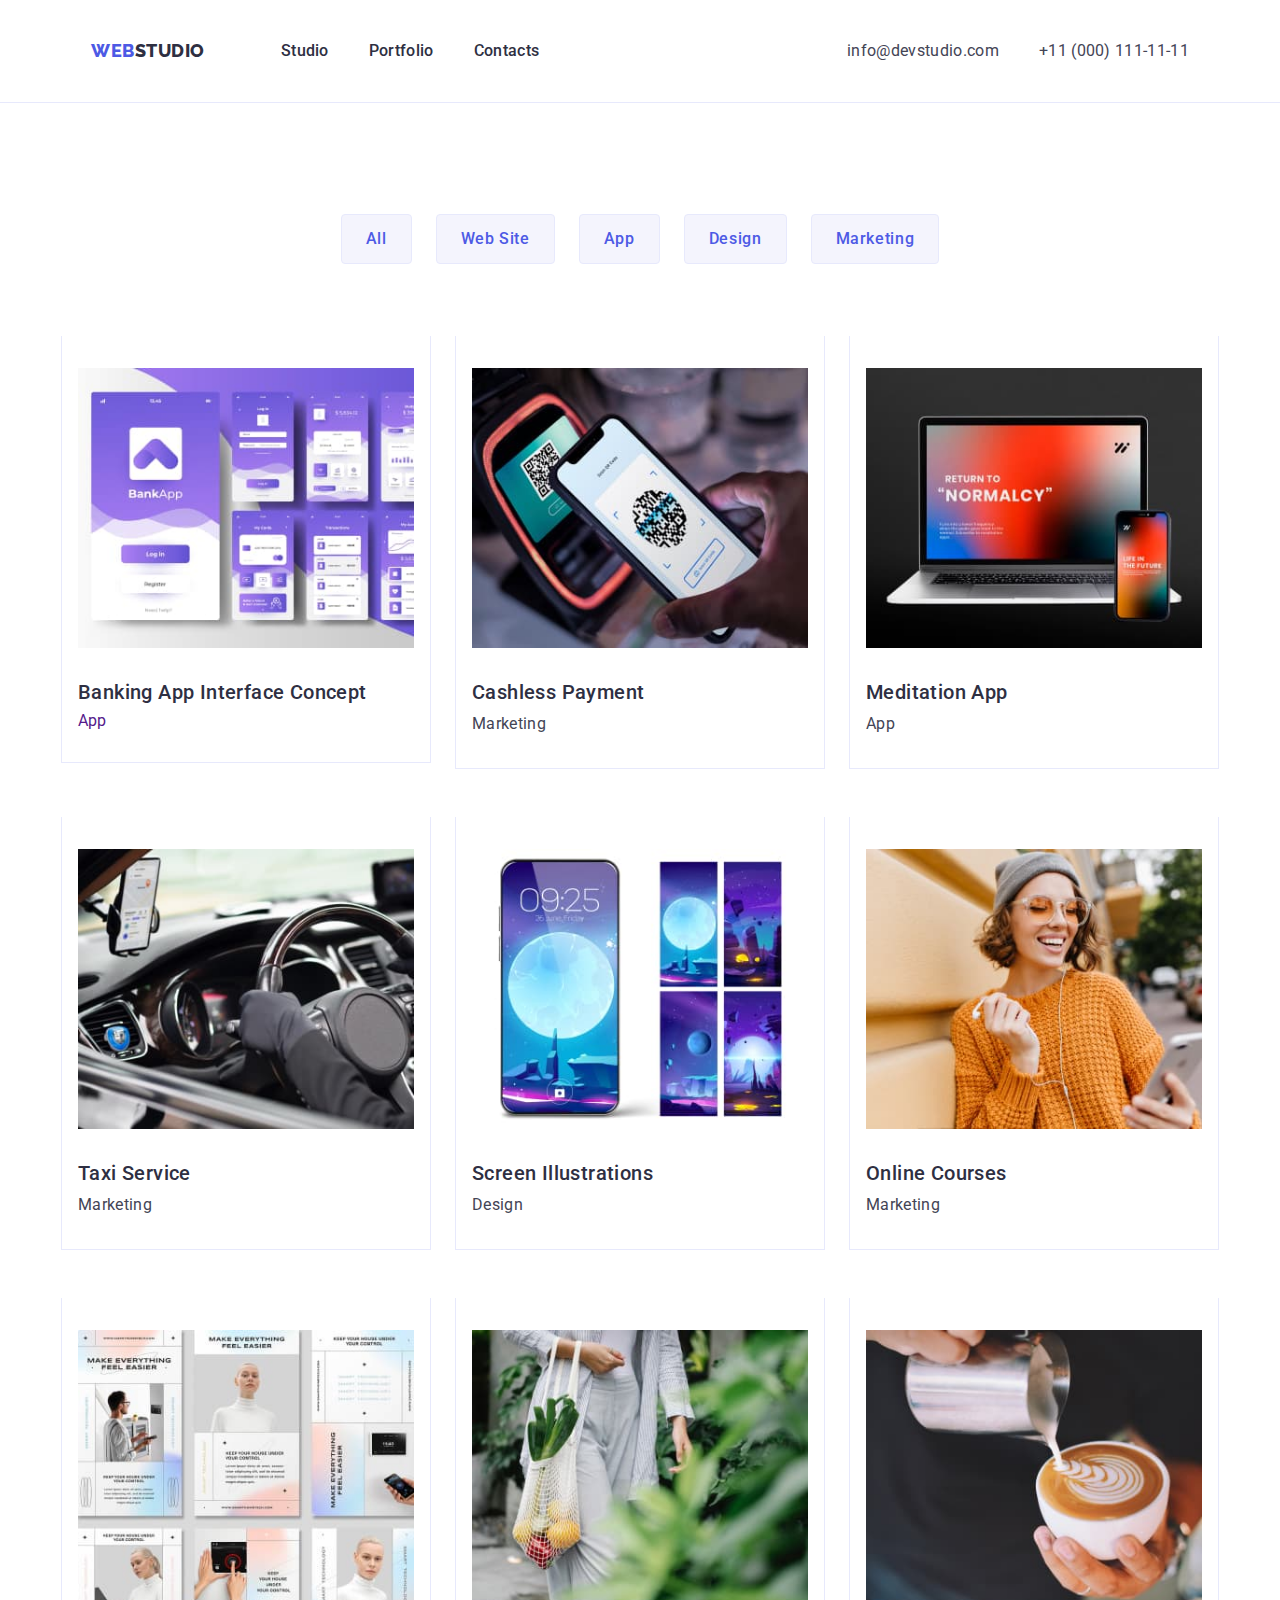
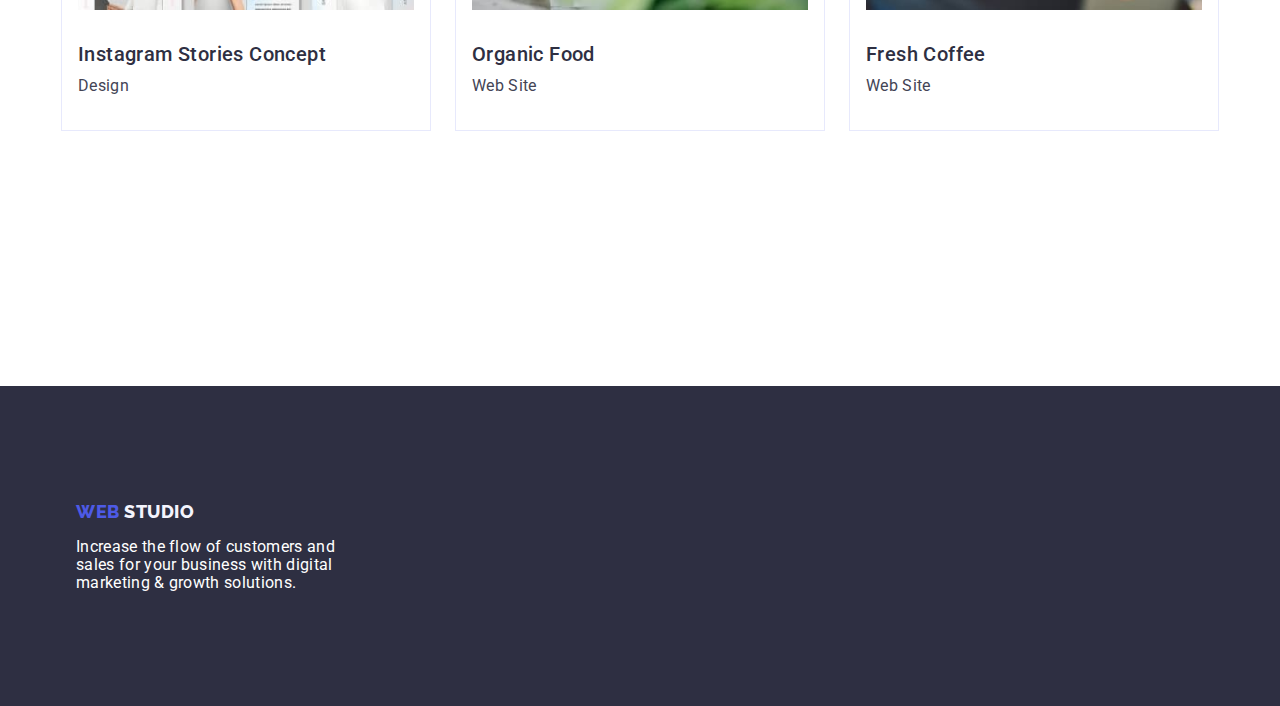
==== commit 43a9e8e6: "some more fixes" ====
--- a/portfolio.html
+++ b/portfolio.html
@@ -106,13 +106,13 @@
                     height="300" />
 
                   <h2 class="row-title">Banking App Interface Concept</h2>
-                  <p class="row-text desc">App</p>
-                </div>
-              </a>
-            </li>
-            <li class="row-list-item">
+                  <p class="row-text">App</p>
+                </div>
+              </a>
+            </li>
+            <li class="row-list-item">
+              <a class="link" href="">
               <div class="row-container">
-              <a class="link" href="">
                 <img
                   class="row-img"
                   src="./images/portfolio/img-5-2.jpg"
@@ -158,8 +158,8 @@
               </a>
             </li>
             <li class="row-list-item">
-              <div class="row-container">
-              <a class="link" href="">
+              <a class="link" href="">
+                <div class="row-container">
                 <img
                   class="row-img"
                   src="./images/portfolio/img-8-2.jpg"
@@ -217,8 +217,8 @@
               </a>
             </li>
             <li class="row-list-item">
-              <div class="row-container">
-              <a class="link" href="">
+              <a class="link" href="">
+                <div class="row-container">
                 <img
                   class="row-img"
                   src="./images/portfolio/img-12-2.jpg"
--- a/css/style.css
+++ b/css/style.css
@@ -61,6 +61,7 @@
   width: 1158px;
   margin-right: auto;
   margin-left: auto;
+  padding: 15px 0;
 
   /* outline: 2px solid red;
   outline-offset: -2px;*/
@@ -253,7 +254,7 @@
 
 .list-content-item {
   margin-right: 24px;
-  flex-basis: calc((100% - 3 * 24px) / 4);
+  width: calc((100% - 3 * 24px) / 4);
 }
 
 .title {
@@ -279,13 +280,13 @@
 }
 
 /* subjekt */
-.header-container,
+/*.header-container,
 .content-container,
 .team-container,
 .footer-container,
 .portfolio-container {
   width: 1128px;
-}
+}*/
 
 .subjekt,
 .team-content {
@@ -453,7 +454,7 @@
 }
 
 .row-list-item {
-  flex-basis: calc((100%-48px) / 3);
+  width: calc((100% - 48px) / 3);
 }
 
 .row-img {
@@ -461,7 +462,7 @@
 }
 
 .row-container {
-  padding: 32px, 16px;
+  padding: 32px 16px;
   border: 1px solid #e7e9fc;
   border-top: none;
 }
@@ -471,7 +472,6 @@
   font-size: 20px;
   line-height: 1.2;
   margin-bottom: 8px;
-  text-align: center;
   letter-spacing: 0.02em;
   text-transform: capitalize;
   color: var(--color-navy-blue);
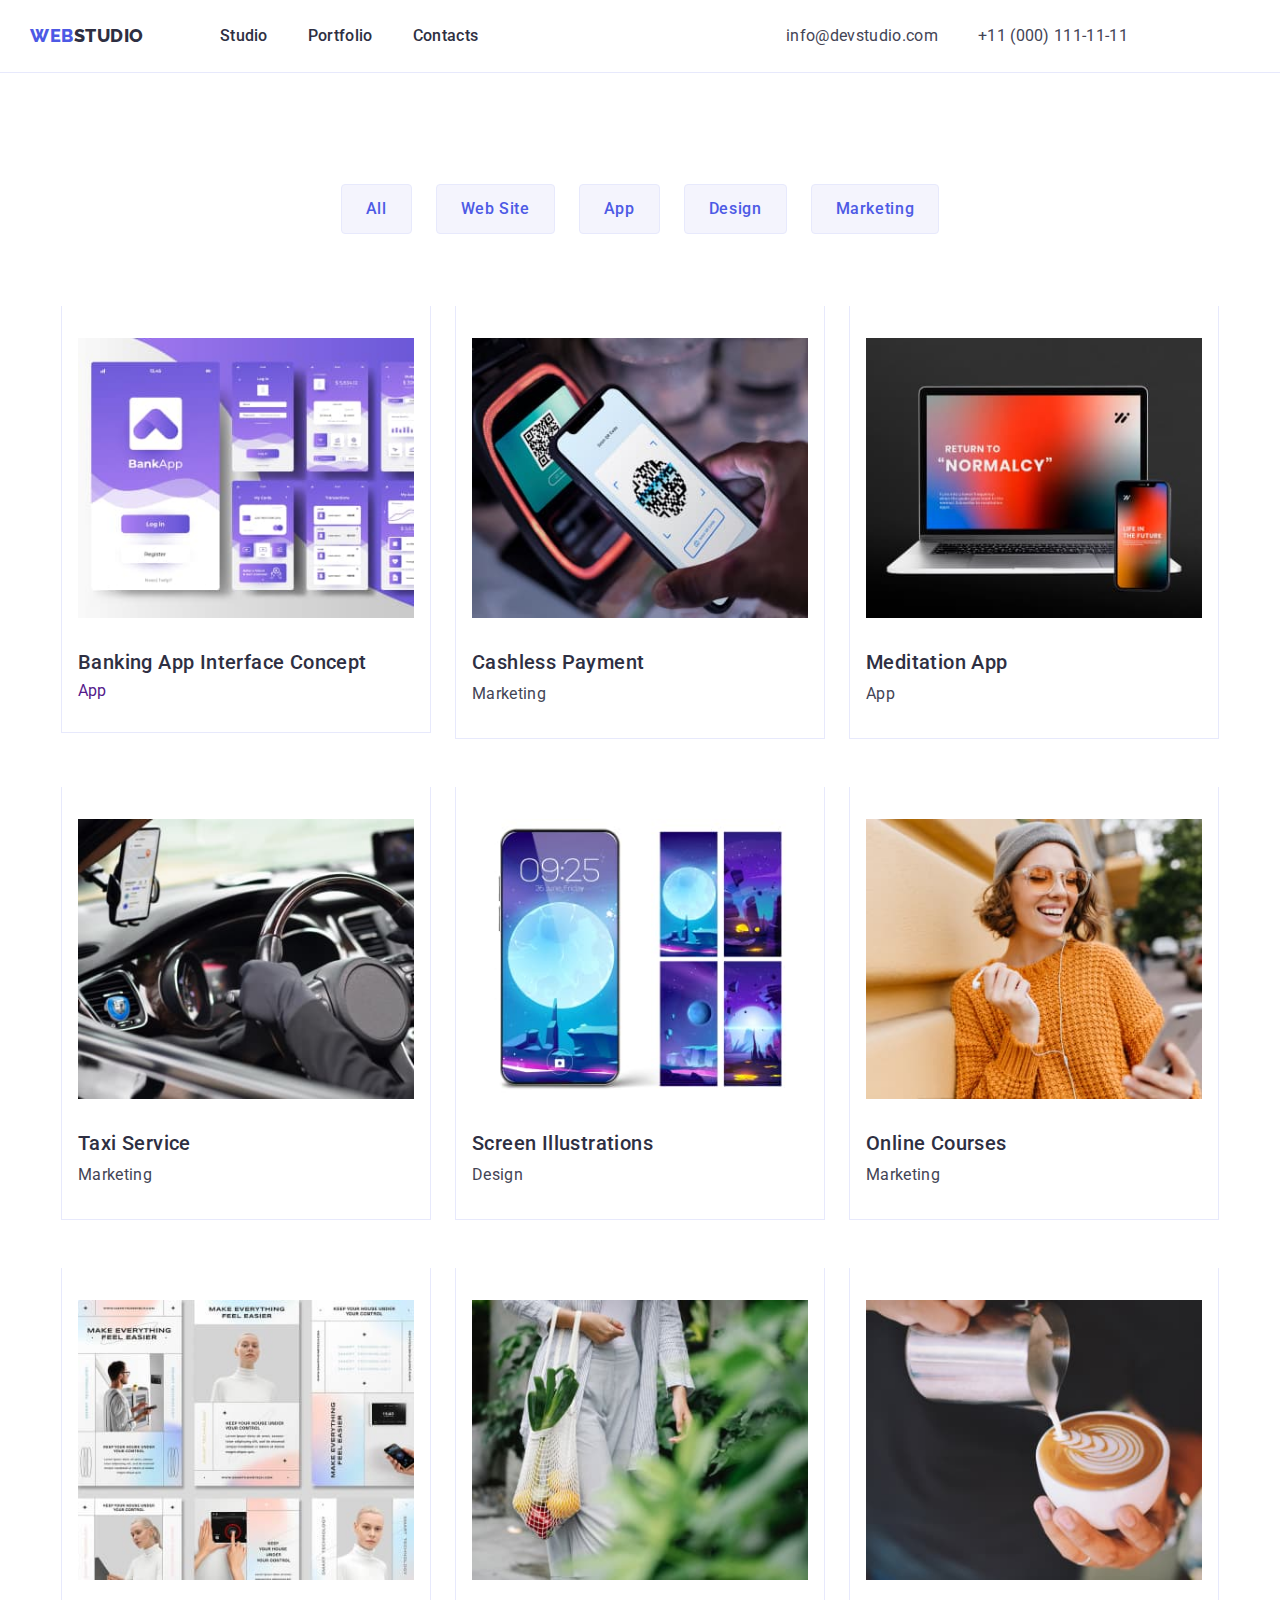
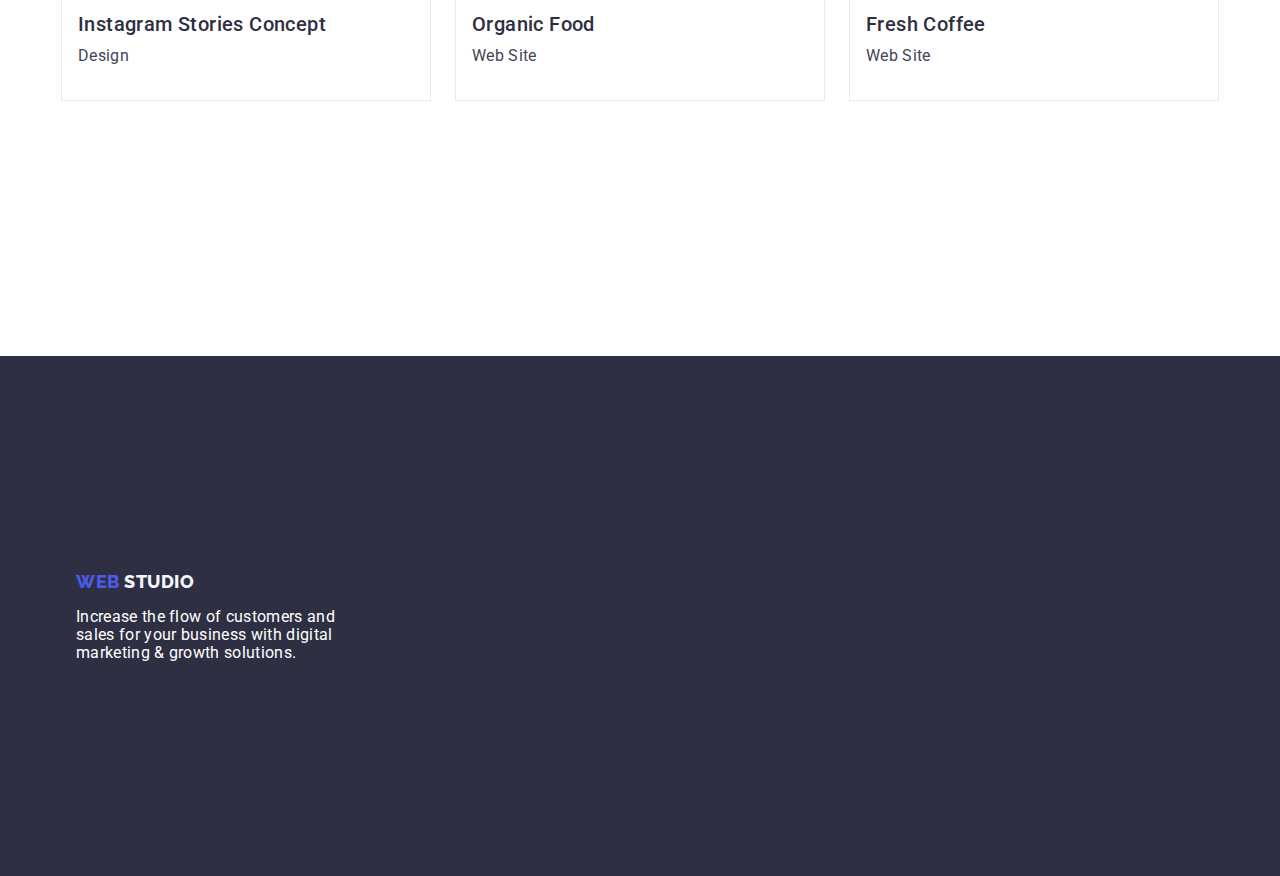
==== commit 544c6c50: "fixes" ====
--- a/portfolio.html
+++ b/portfolio.html
@@ -27,7 +27,7 @@
 
   <body>
     <header class="page-header">
-      <div class="header-container container">
+      <div class="header-container">
         <nav class="navigation">
           <a class="link nav-link" href="./index.html"
             >Web<span class="studio">Studio</span>
@@ -112,14 +112,14 @@
             </li>
             <li class="row-list-item">
               <a class="link" href="">
-              <div class="row-container">
-                <img
-                  class="row-img"
-                  src="./images/portfolio/img-5-2.jpg"
-                  alt="Cashless Payment"
-                  width="360"
-                  height="300" />
-                
+                <div class="row-container">
+                  <img
+                    class="row-img"
+                    src="./images/portfolio/img-5-2.jpg"
+                    alt="Cashless Payment"
+                    width="360"
+                    height="300" />
+
                   <h2 class="row-title">Cashless Payment</h2>
                   <p class="row-text desc">Marketing</p>
                 </div>
@@ -129,13 +129,12 @@
               <a class="link" href="">
                 <div class="row-container">
                   <img
-                  class="row-img"
-                  src="./images/portfolio/img-6-2.jpg"
-                  alt="Desctop"
-                  width="360"
-                  height="300" />
-
-                
+                    class="row-img"
+                    src="./images/portfolio/img-6-2.jpg"
+                    alt="Desctop"
+                    width="360"
+                    height="300" />
+
                   <h2 class="row-title">Meditation App</h2>
                   <p class="row-text desc">App</p>
                 </div>
@@ -146,12 +145,12 @@
               <a class="link" href="">
                 <div class="row-container">
                   <img
-                  class="row-img"
-                  src="./images/portfolio/img-7-2.jpg"
-                  alt="Taxi"
-                  width="360"
-                  height="300" />
-                
+                    class="row-img"
+                    src="./images/portfolio/img-7-2.jpg"
+                    alt="Taxi"
+                    width="360"
+                    height="300" />
+
                   <h2 class="row-title">Taxi Service</h2>
                   <p class="row-text desc">Marketing</p>
                 </div>
@@ -160,26 +159,26 @@
             <li class="row-list-item">
               <a class="link" href="">
                 <div class="row-container">
-                <img
-                  class="row-img"
-                  src="./images/portfolio/img-8-2.jpg"
-                  alt="Screen Illustration"
-                  width="360"
-                  height="300" />
+                  <img
+                    class="row-img"
+                    src="./images/portfolio/img-8-2.jpg"
+                    alt="Screen Illustration"
+                    width="360"
+                    height="300" />
                   <h2 class="row-title">Screen Illustrations</h2>
                   <p class="row-text desc">Design</p>
                 </div>
               </a>
             </li>
             <li class="row-list-item">
-              <div class="row-container">
-              <a class="link" href="">
-                <img
-                  class="row-img"
-                  src="./images/portfolio/img-9-2.jpg"
-                  alt="A girl outsite"
-                  width="360"
-                  height="300" />
+              <a class="link" href="">
+                <div class="row-container">
+                  <img
+                    class="row-img"
+                    src="./images/portfolio/img-9-2.jpg"
+                    alt="A girl outsite"
+                    width="360"
+                    height="300" />
                   <h2 class="row-title">Online Courses</h2>
                   <p class="row-text desc">Marketing</p>
                 </div>
@@ -190,12 +189,12 @@
               <a class="link" href="">
                 <div class="row-container">
                   <img
-                  class="row-img"
-                  src="./images/portfolio/img-10-2.jpg"
-                  alt="Instagram Stories"
-                  width="360"
-                  height="300" />
-                
+                    class="row-img"
+                    src="./images/portfolio/img-10-2.jpg"
+                    alt="Instagram Stories"
+                    width="360"
+                    height="300" />
+
                   <h2 class="row-title">Instagram Stories Concept</h2>
                   <p class="row-text desc">Design</p>
                 </div>
@@ -205,12 +204,12 @@
               <a class="link" href="">
                 <div class="row-container">
                   <img
-                  class="row-img"
-                  src="./images/portfolio/img-11-2.jpg"
-                  alt="Organic Food"
-                  width="360"
-                  height="300" />
-                
+                    class="row-img"
+                    src="./images/portfolio/img-11-2.jpg"
+                    alt="Organic Food"
+                    width="360"
+                    height="300" />
+
                   <h2 class="row-title">Organic Food</h2>
                   <p class="row-text desc">Web Site</p>
                 </div>
@@ -219,13 +218,13 @@
             <li class="row-list-item">
               <a class="link" href="">
                 <div class="row-container">
-                <img
-                  class="row-img"
-                  src="./images/portfolio/img-12-2.jpg"
-                  alt="Coffee"
-                  width="360"
-                  height="300" />
-                
+                  <img
+                    class="row-img"
+                    src="./images/portfolio/img-12-2.jpg"
+                    alt="Coffee"
+                    width="360"
+                    height="300" />
+
                   <h2 class="row-title">Fresh Coffee</h2>
                   <p class="row-text desc">Web Site</p>
                 </div>
--- a/css/style.css
+++ b/css/style.css
@@ -76,12 +76,12 @@
 /* nav style */
 
 .header-container {
+  width: 1158px;
   display: flex;
   flex-direction: row;
   align-items: center;
   justify-content: space-between;
-  padding-left: 15px;
-  padding-right: 15px;
+  padding: 0 15px;
 }
 
 .page-header {
@@ -126,8 +126,7 @@
   flex-direction: row;
   align-items: flex-start;
   gap: 40px;
-  padding-top: 24px;
-  padding-bottom: 24px;
+  padding: 24px 0;
 }
 
 .contact-list {
@@ -146,7 +145,9 @@
   line-height: 1.5;
   color: var(--color-navy-blue);
   letter-spacing: 0.02em;
-}
+  padding: 24px 0;
+}
+
 .nav-link-list:hover,
 .nav-link-list:focus {
   color: var(--color-ocean);
@@ -254,7 +255,7 @@
 
 .list-content-item {
   margin-right: 24px;
-  width: calc((100% - 3 * 24px) / 4);
+  width: calc((100% - 72px) / 4);
 }
 
 .title {
@@ -302,6 +303,10 @@
   gap: 24px;
 }
 
+.part-list-item {
+  width: calc((100% - 48px) / 3);
+}
+
 .title-desc {
   font-weight: 700;
   font-size: 36px;
@@ -335,6 +340,7 @@
 
 .team-content {
   background-color: var(--color-cloud);
+  padding: 120px 0;
 }
 
 .team-list-item {
@@ -347,7 +353,7 @@
   box-shadow: 0px 1px 6px rgba(46, 47, 66, 0.08),
     0px 1px 1px rgba(46, 47, 66, 0.16), 0px 2px 1px rgba(46, 47, 66, 0.08);
   border-radius: 0px 0px 4px 4px;
-  flex-basis: calc((100% - 3 * 24px) / 4);
+  flex-basis: calc((100% - 72px) / 4);
 }
 
 .team-img {
@@ -377,7 +383,7 @@
 
 .page-footer {
   background-color: var(--color-navy-blue);
-  padding: 100px, 0;
+  padding: 100px 0;
 }
 
 .footer-link {
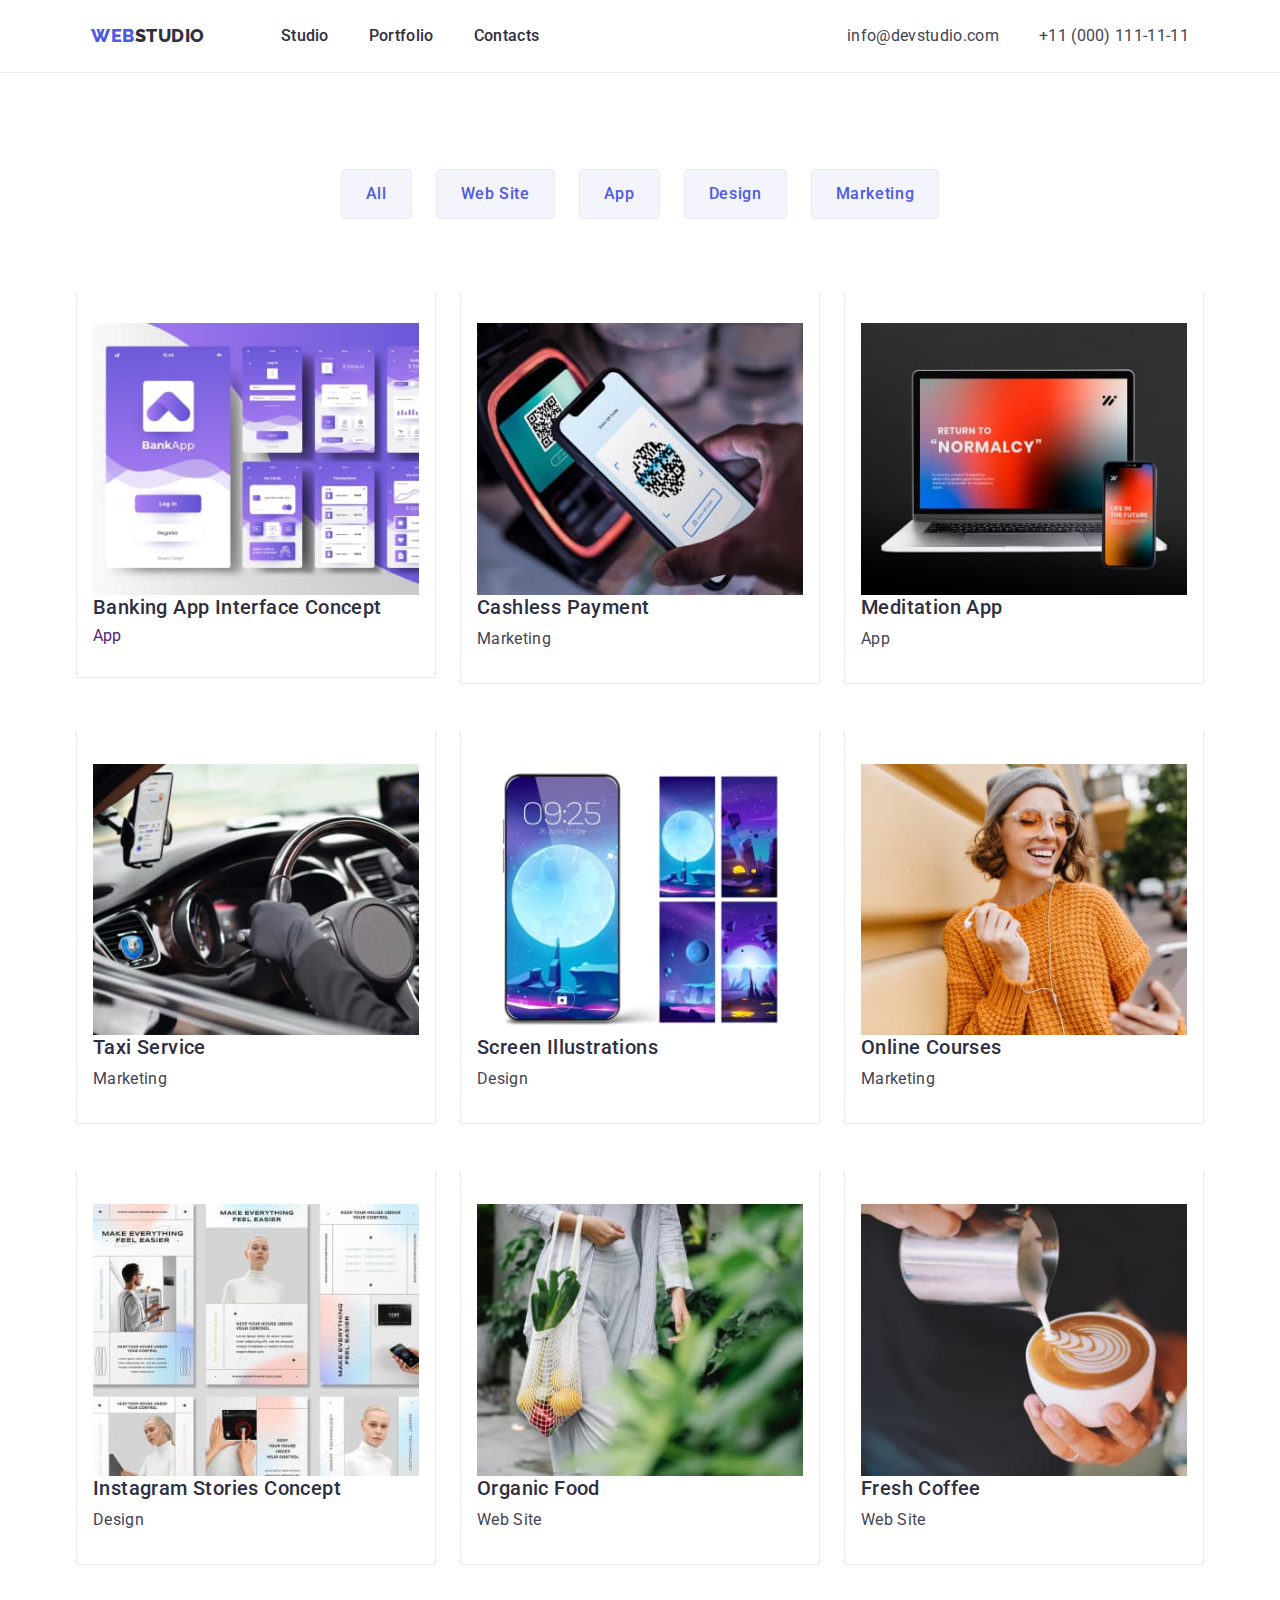
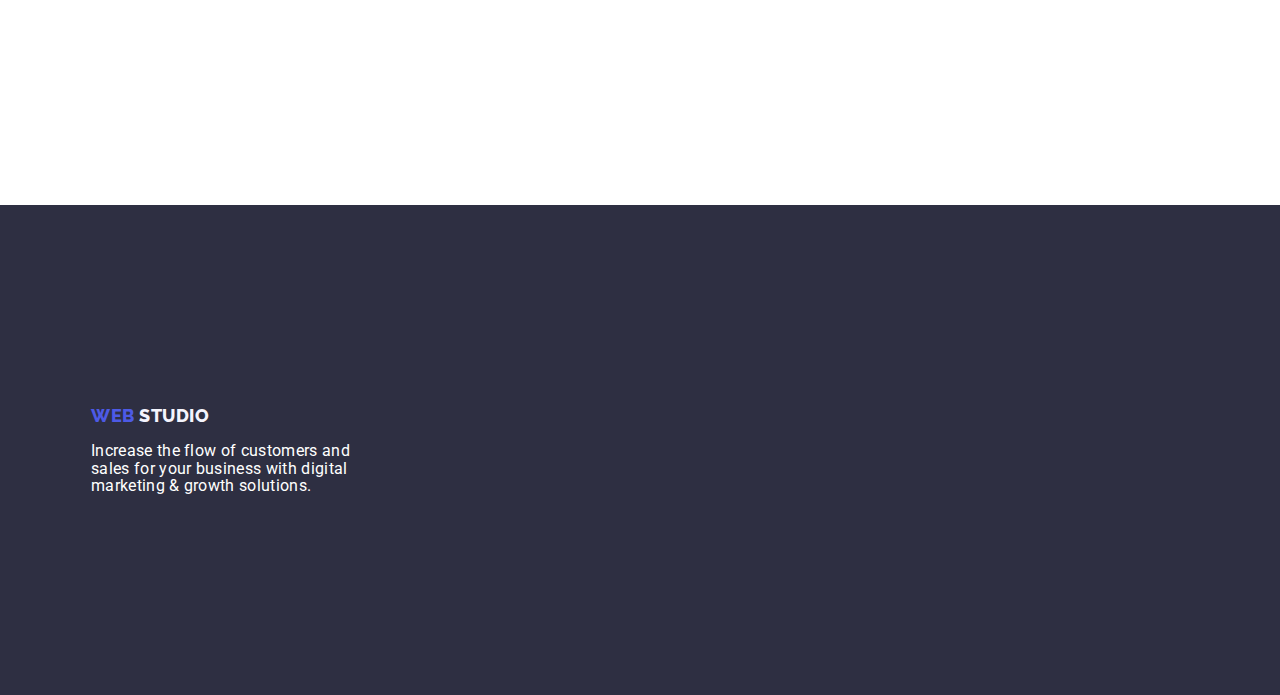
==== commit 6737901e: "more fix" ====
--- a/portfolio.html
+++ b/portfolio.html
@@ -27,7 +27,7 @@
 
   <body>
     <header class="page-header">
-      <div class="header-container">
+      <div class="header-container container">
         <nav class="navigation">
           <a class="link nav-link" href="./index.html"
             >Web<span class="studio">Studio</span>
--- a/css/style.css
+++ b/css/style.css
@@ -61,7 +61,7 @@
   width: 1158px;
   margin-right: auto;
   margin-left: auto;
-  padding: 15px 0;
+  padding: 0 15px;
 
   /* outline: 2px solid red;
   outline-offset: -2px;*/
@@ -76,12 +76,10 @@
 /* nav style */
 
 .header-container {
-  width: 1158px;
   display: flex;
   flex-direction: row;
   align-items: center;
   justify-content: space-between;
-  padding: 0 15px;
 }
 
 .page-header {
@@ -353,7 +351,7 @@
   box-shadow: 0px 1px 6px rgba(46, 47, 66, 0.08),
     0px 1px 1px rgba(46, 47, 66, 0.16), 0px 2px 1px rgba(46, 47, 66, 0.08);
   border-radius: 0px 0px 4px 4px;
-  flex-basis: calc((100% - 72px) / 4);
+  width: calc((100% - 72px) / 4);
 }
 
 .team-img {
@@ -463,13 +461,9 @@
   width: calc((100% - 48px) / 3);
 }
 
-.row-img {
-  margin-bottom: 32px;
-}
-
 .row-container {
   padding: 32px 16px;
-  border: 1px solid #e7e9fc;
+  border: 1px solid var(--color-cornflower);
   border-top: none;
 }
 
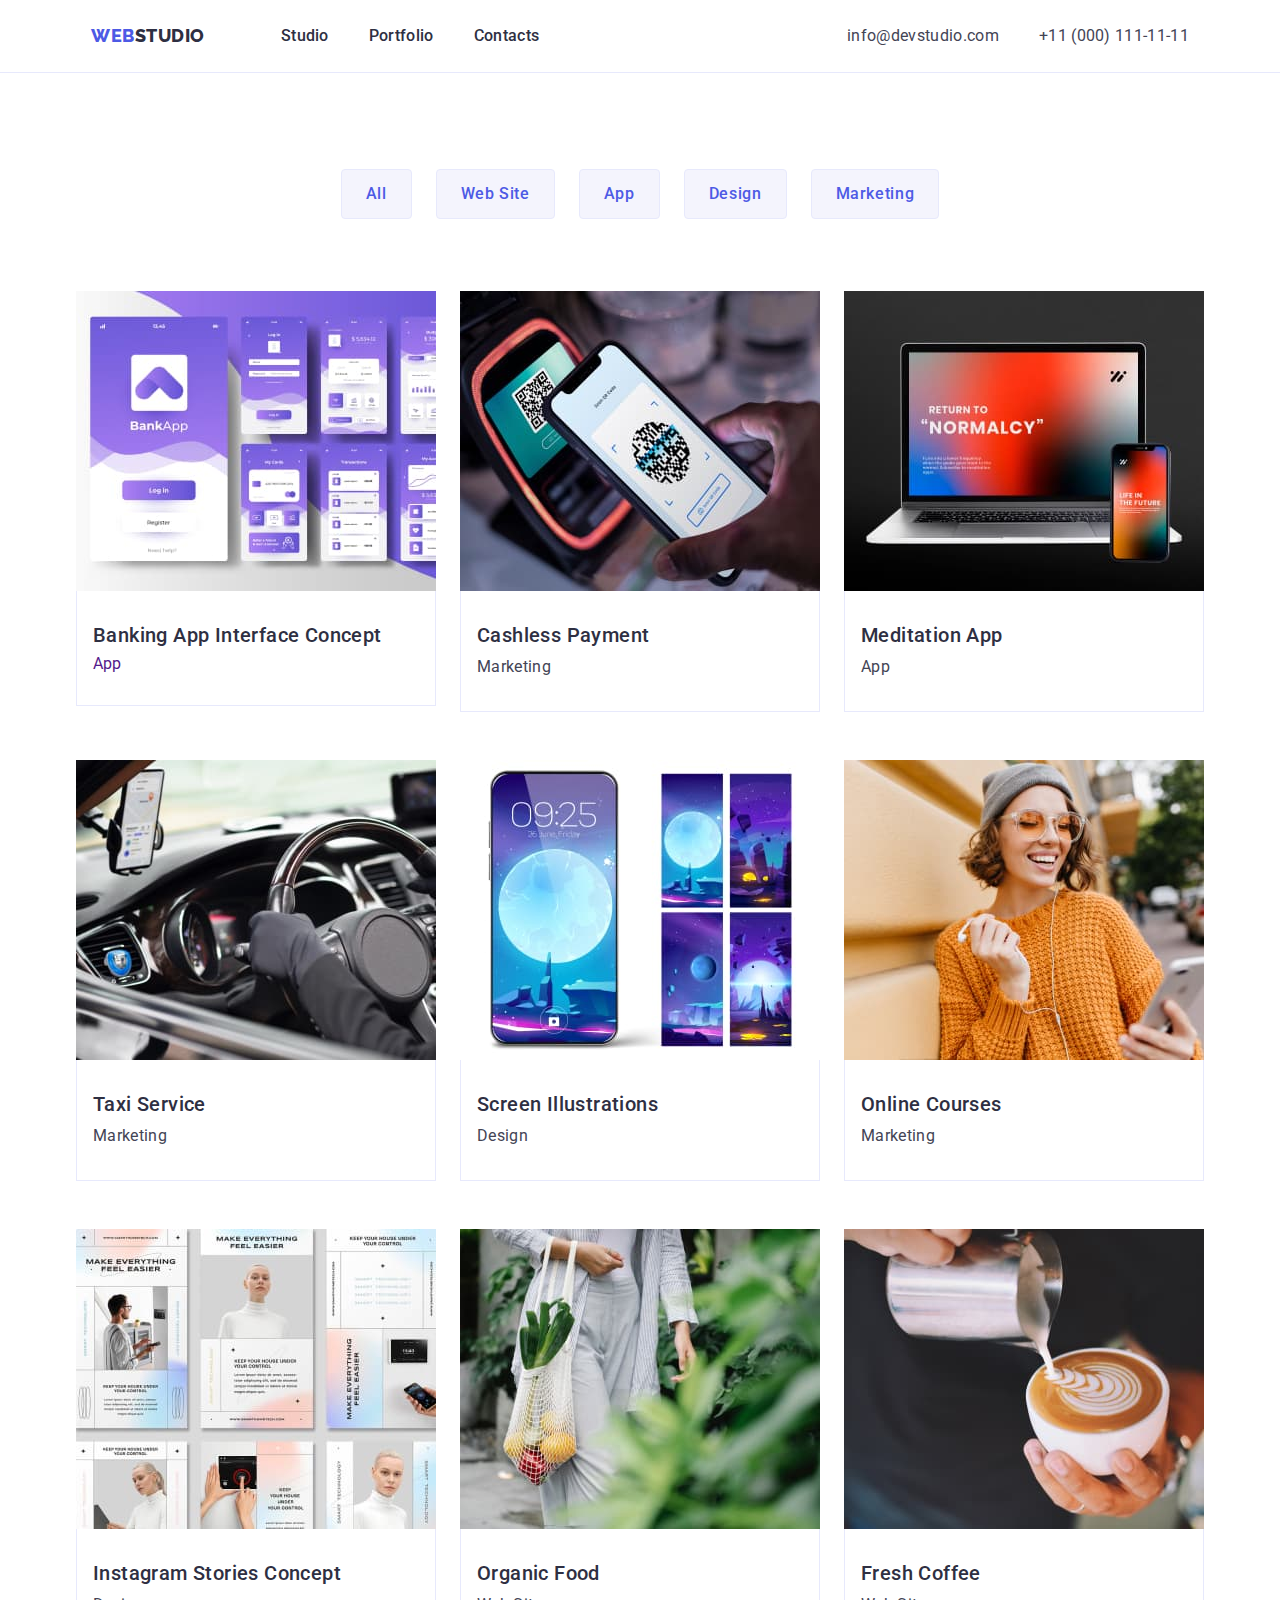
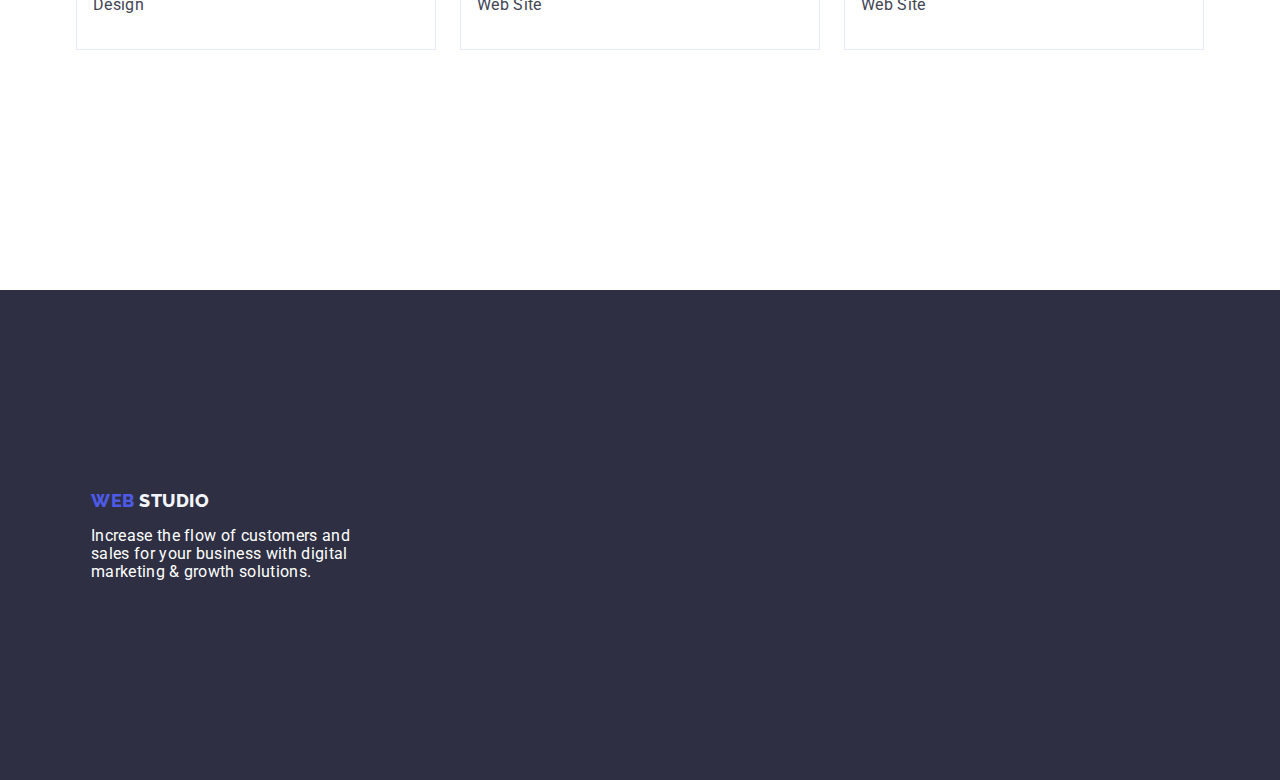
==== commit 361beb77: "some fixing of css" ====
--- a/portfolio.html
+++ b/portfolio.html
@@ -97,14 +97,13 @@
             <!-- row 1  -->
             <li class="row-list-item">
               <a class="link" href="">
-                <div class="row-container">
-                  <img
-                    class="row-img"
-                    src="./images/portfolio/img-4-2.jpg"
-                    alt="Banking app"
-                    width="360"
-                    height="300" />
-
+                <img
+                  class="row-img"
+                  src="./images/portfolio/img-4-2.jpg"
+                  alt="Banking app"
+                  width="360"
+                  height="300" />
+                <div class="row-container">
                   <h2 class="row-title">Banking App Interface Concept</h2>
                   <p class="row-text">App</p>
                 </div>
@@ -112,14 +111,13 @@
             </li>
             <li class="row-list-item">
               <a class="link" href="">
-                <div class="row-container">
-                  <img
-                    class="row-img"
-                    src="./images/portfolio/img-5-2.jpg"
-                    alt="Cashless Payment"
-                    width="360"
-                    height="300" />
-
+                <img
+                  class="row-img"
+                  src="./images/portfolio/img-5-2.jpg"
+                  alt="Cashless Payment"
+                  width="360"
+                  height="300" />
+                <div class="row-container">
                   <h2 class="row-title">Cashless Payment</h2>
                   <p class="row-text desc">Marketing</p>
                 </div>
@@ -127,14 +125,13 @@
             </li>
             <li class="row-list-item">
               <a class="link" href="">
-                <div class="row-container">
-                  <img
-                    class="row-img"
-                    src="./images/portfolio/img-6-2.jpg"
-                    alt="Desctop"
-                    width="360"
-                    height="300" />
-
+                <img
+                  class="row-img"
+                  src="./images/portfolio/img-6-2.jpg"
+                  alt="Desctop"
+                  width="360"
+                  height="300" />
+                <div class="row-container">
                   <h2 class="row-title">Meditation App</h2>
                   <p class="row-text desc">App</p>
                 </div>
@@ -143,14 +140,13 @@
             <!--  row 2  -->
             <li class="row-list-item">
               <a class="link" href="">
-                <div class="row-container">
-                  <img
-                    class="row-img"
-                    src="./images/portfolio/img-7-2.jpg"
-                    alt="Taxi"
-                    width="360"
-                    height="300" />
-
+                <img
+                  class="row-img"
+                  src="./images/portfolio/img-7-2.jpg"
+                  alt="Taxi"
+                  width="360"
+                  height="300" />
+                <div class="row-container">
                   <h2 class="row-title">Taxi Service</h2>
                   <p class="row-text desc">Marketing</p>
                 </div>
@@ -158,13 +154,13 @@
             </li>
             <li class="row-list-item">
               <a class="link" href="">
-                <div class="row-container">
-                  <img
-                    class="row-img"
-                    src="./images/portfolio/img-8-2.jpg"
-                    alt="Screen Illustration"
-                    width="360"
-                    height="300" />
+                <img
+                  class="row-img"
+                  src="./images/portfolio/img-8-2.jpg"
+                  alt="Screen Illustration"
+                  width="360"
+                  height="300" />
+                <div class="row-container">
                   <h2 class="row-title">Screen Illustrations</h2>
                   <p class="row-text desc">Design</p>
                 </div>
@@ -172,13 +168,13 @@
             </li>
             <li class="row-list-item">
               <a class="link" href="">
-                <div class="row-container">
-                  <img
-                    class="row-img"
-                    src="./images/portfolio/img-9-2.jpg"
-                    alt="A girl outsite"
-                    width="360"
-                    height="300" />
+                <img
+                  class="row-img"
+                  src="./images/portfolio/img-9-2.jpg"
+                  alt="A girl outsite"
+                  width="360"
+                  height="300" />
+                <div class="row-container">
                   <h2 class="row-title">Online Courses</h2>
                   <p class="row-text desc">Marketing</p>
                 </div>
@@ -187,14 +183,13 @@
             <!--  row 3  -->
             <li class="row-list-item">
               <a class="link" href="">
-                <div class="row-container">
-                  <img
-                    class="row-img"
-                    src="./images/portfolio/img-10-2.jpg"
-                    alt="Instagram Stories"
-                    width="360"
-                    height="300" />
-
+                <img
+                  class="row-img"
+                  src="./images/portfolio/img-10-2.jpg"
+                  alt="Instagram Stories"
+                  width="360"
+                  height="300" />
+                <div class="row-container">
                   <h2 class="row-title">Instagram Stories Concept</h2>
                   <p class="row-text desc">Design</p>
                 </div>
@@ -202,14 +197,13 @@
             </li>
             <li class="row-list-item">
               <a class="link" href="">
-                <div class="row-container">
-                  <img
-                    class="row-img"
-                    src="./images/portfolio/img-11-2.jpg"
-                    alt="Organic Food"
-                    width="360"
-                    height="300" />
-
+                <img
+                  class="row-img"
+                  src="./images/portfolio/img-11-2.jpg"
+                  alt="Organic Food"
+                  width="360"
+                  height="300" />
+                <div class="row-container">
                   <h2 class="row-title">Organic Food</h2>
                   <p class="row-text desc">Web Site</p>
                 </div>
@@ -217,14 +211,13 @@
             </li>
             <li class="row-list-item">
               <a class="link" href="">
-                <div class="row-container">
-                  <img
-                    class="row-img"
-                    src="./images/portfolio/img-12-2.jpg"
-                    alt="Coffee"
-                    width="360"
-                    height="300" />
-
+                <img
+                  class="row-img"
+                  src="./images/portfolio/img-12-2.jpg"
+                  alt="Coffee"
+                  width="360"
+                  height="300" />
+                <div class="row-container">
                   <h2 class="row-title">Fresh Coffee</h2>
                   <p class="row-text desc">Web Site</p>
                 </div>
--- a/css/style.css
+++ b/css/style.css
@@ -253,7 +253,7 @@
 
 .list-content-item {
   margin-right: 24px;
-  width: calc((100% - 72px) / 4);
+  flex-basis: calc((100% - 3 * 24px) / 4);
 }
 
 .title {
@@ -450,6 +450,7 @@
 
 .row-list {
   display: flex;
+  width: 1128px;
   flex-wrap: wrap;
   gap: var(--indent);
   row-gap: 48px;
